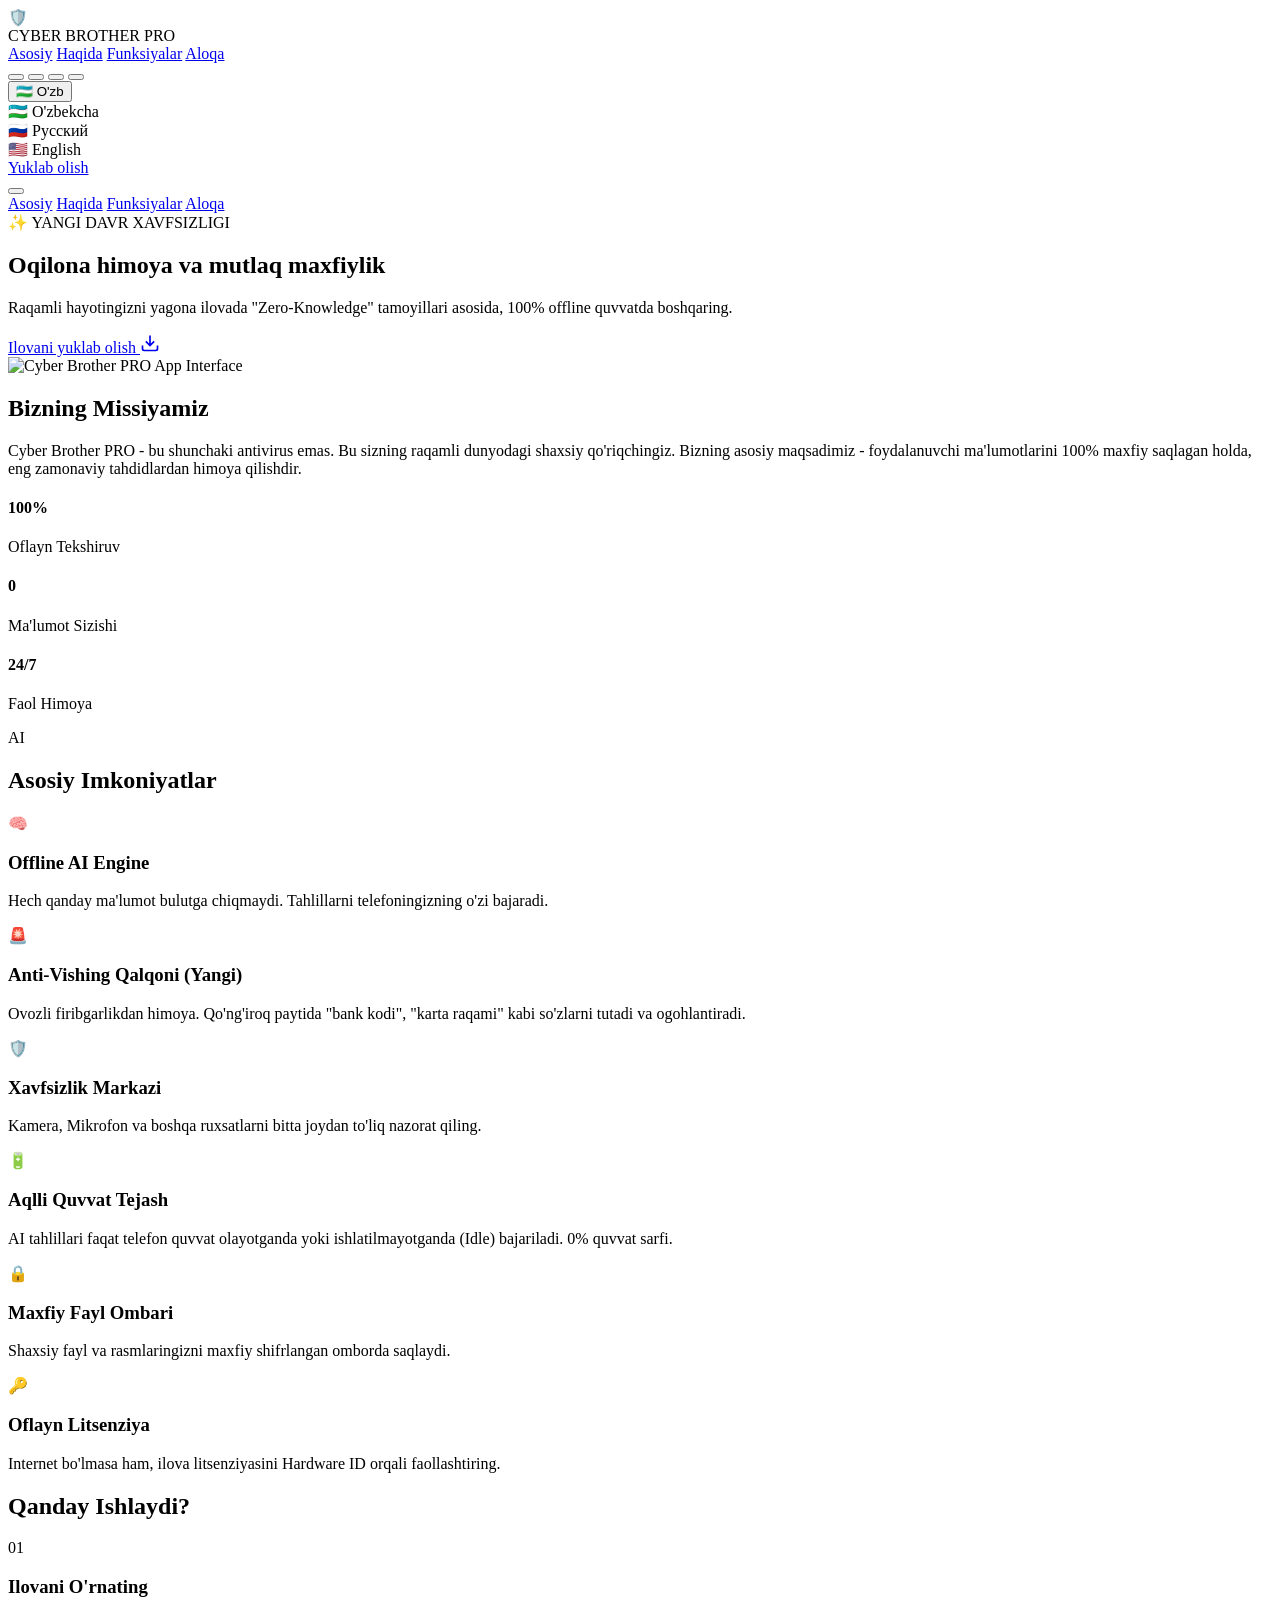
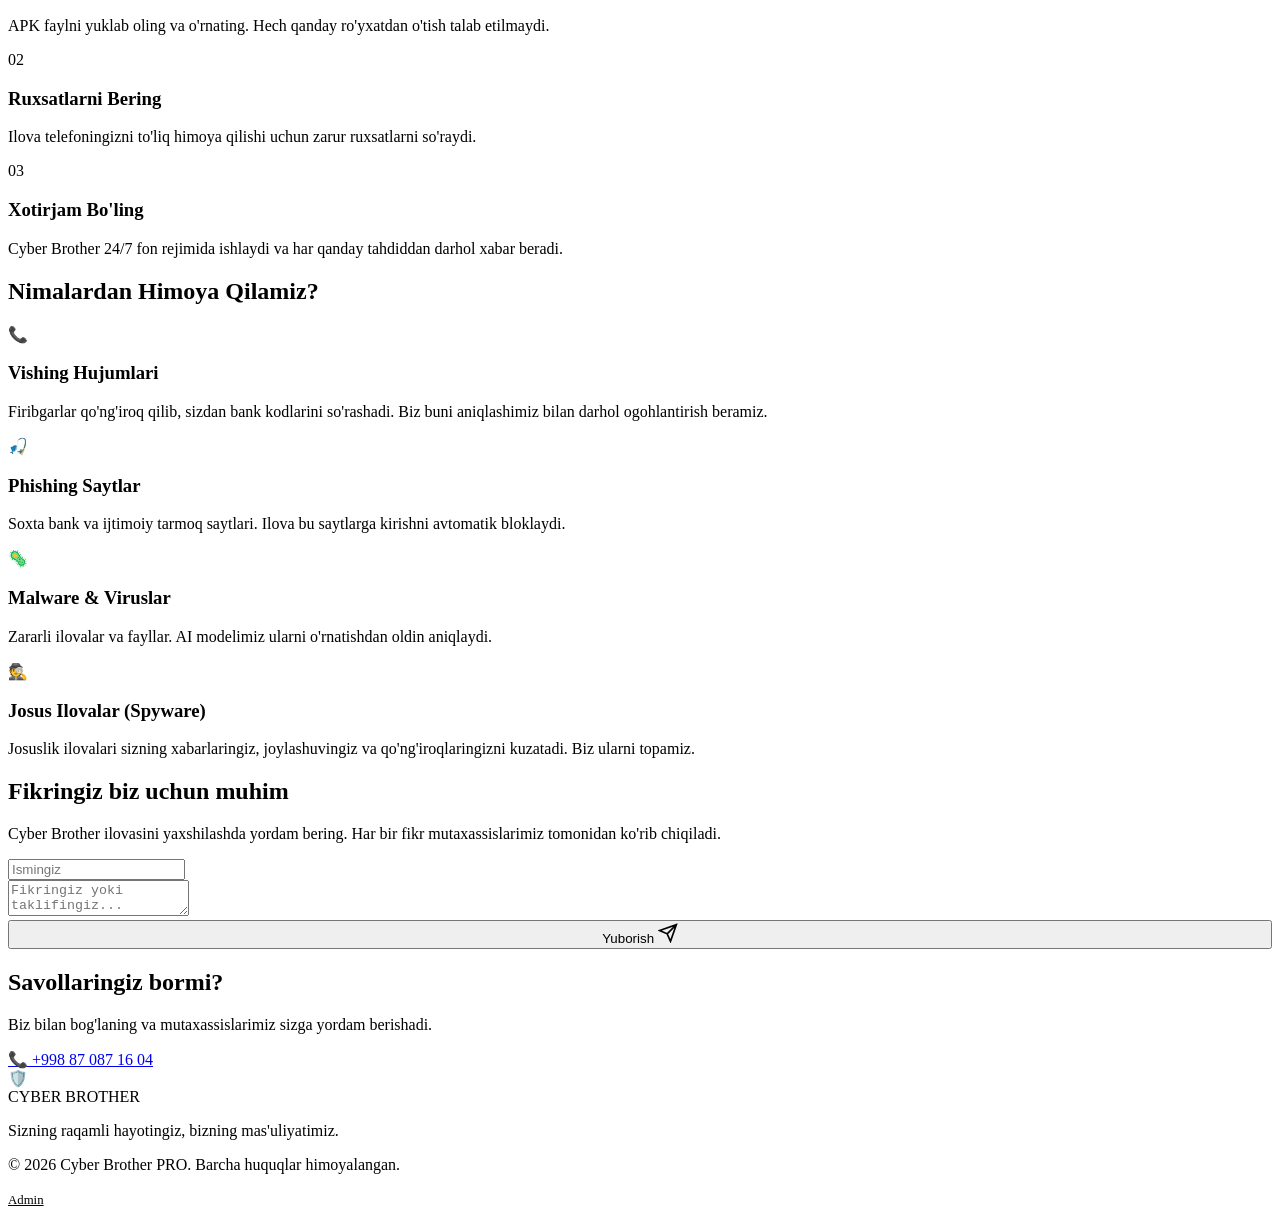
==== index.html @ ea43bcd9 "chore: update google site verification token" ====
<!DOCTYPE html>
<html lang="uz">

<head>
    <meta charset="UTF-8">
    <meta name="viewport" content="width=device-width, initial-scale=1.0">


    <meta name="google-site-verification" content="_8imyaPEdgNF-rf-mLlzs0C5kZJWV_YEw6riNOLsDeM" />

    <title>Cyber Brother PRO | O'zbekistondagi Eng Kuchli AI Antivirus va Kiber Himoyachi</title>
    <meta name="description"
        content="Cyber Brother PRO - Android qurilmalarni viruslar va fishing saytlaridan himoya qiluvchi AI tizimi. 100% offline himoya, Anti-Vishing va Kiber qalqon.">
    <meta name="keywords"
        content="cyber brother, antivirus o'zbekcha, kiber xavfsizlik, android himoya, cyberbrother, fishingdan himoya, virusga qarshi, safe apk">
    <meta name="author" content="Xamidov Khusniddin">
    <meta name="robots" content="index, follow">

    <!-- Open Graph for Social Media -->
    <meta property="og:title" content="Cyber Brother PRO | Raqamli Dunyoda Mutlaq Himoya">
    <meta property="og:description"
        content="Offline AI yordamida telefoningizni viruslar va firibgarlardan himoya qiling.">
    <meta property="og:image" content="hero_app.png">
    <meta property="og:url" content="https://cyberbrother.uz">
    <meta property="og:type" content="website">

    <!-- Schema.org for Google -->
    <script type="application/ld+json">
    {
      "@context": "https://schema.org",
      "@type": "SoftwareApplication",
      "name": "Cyber Brother PRO",
      "operatingSystem": "Android",
      "applicationCategory": "SecurityApplication",
      "offers": {
        "@type": "Offer",
        "price": "0",
        "priceCurrency": "UZS"
      },
      "aggregateRating": {
        "@type": "AggregateRating",
        "ratingValue": "4.9",
        "ratingCount": "1200"
      }
    }
    </script>

    <link rel="stylesheet" href="style.css">
    <link href="https://fonts.googleapis.com/css2?family=Outfit:wght@300;400;600;800&display=swap" rel="stylesheet">
    <link rel="icon" href="favicon.ico" type="image/x-icon">
</head>

<body class="light-theme">
    <div class="glow-bg"></div>

    <!-- Scroll Progress Bar -->
    <div id="scroll-progress"></div>

    <header class="header">
        <div class="header-container container">
            <div class="logo">
                <div class="logo-icon animate-pulse">🛡️</div>
                <span>CYBER BROTHER <span>PRO</span></span>
            </div>

            <nav class="main-nav">
                <a href="#hero" data-i18n="nav_home">Asosiy</a>
                <a href="#about" data-i18n="nav_about">Haqida</a>
                <a href="#features" data-i18n="nav_features">Funksiyalar</a>
                <a href="#contact" data-i18n="nav_contact">Aloqa</a>
            </nav>

            <div class="nav-actions">
                <!-- Theme Selector -->
                <div class="theme-selector">
                    <button class="theme-dot light active" data-theme="light" title="Oq"></button>
                    <button class="theme-dot dark" data-theme="dark" title="Qora"></button>
                    <button class="theme-dot ocean" data-theme="ocean" title="Ko'k"></button>
                    <button class="theme-dot forest" data-theme="forest" title="Yashil"></button>
                </div>

                <div class="lang-selector">
                    <button id="current-lang" class="lang-btn">
                        <span id="lang-flag">🇺🇿</span>
                        <span id="lang-label">O'zb</span>
                    </button>
                    <div class="lang-dropdown">
                        <div class="lang-option" data-lang="uz">🇺🇿 O'zbekcha</div>
                        <div class="lang-option" data-lang="ru">🇷🇺 Русский</div>
                        <div class="lang-option" data-lang="en">🇺🇸 English</div>
                    </div>
                </div>
                <a href="https://t.me/cyberbrotherrobot" target="_blank" class="btn-nav bot-download-link"
                    data-i18n="nav_download">Yuklab olish</a>
            </div>

            <!-- Mobile Menu Toggle -->
            <button id="menu-toggle" class="mobile-only">
                <span></span>
                <span></span>
                <span></span>
            </button>
        </div>

        <!-- Mobile Navigation -->
        <nav id="mobile-nav" class="mobile-only">
            <a href="#hero" data-i18n="nav_home">Asosiy</a>
            <a href="#about" data-i18n="nav_about">Haqida</a>
            <a href="#features" data-i18n="nav_features">Funksiyalar</a>
            <a href="#contact" data-i18n="nav_contact">Aloqa</a>
        </nav>
    </header>

    <main>
        <!-- Hero Section -->
        <section id="hero" class="hero">
            <div class="container hero-container">
                <div class="hero-text">
                    <div class="badge animate-up" data-i18n="hero_badge">✨ YANGI DAVR XAVFSIZLIGI</div>
                    <h1 class="hero-title animate-up delay-1" data-i18n="hero_title">
                        Oqilona himoya va <span class="highlight">mutlaq maxfiylik</span>
                    </h1>
                    <p class="hero-subtitle animate-up delay-2" data-i18n="hero_subtitle">
                        Raqamli hayotingizni yagona ilovada "Zero-Knowledge" tamoyillari asosida, 100% offline quvvatda
                        boshqaring.
                    </p>
                    <div class="hero-cta animate-up delay-3">
                        <a href="https://t.me/cyberbrotherrobot" target="_blank" class="btn-main bot-download-link">
                            <span data-i18n="hero_btn">Ilovani yuklab olish</span>
                            <svg width="20" height="20" viewBox="0 0 24 24" fill="none" stroke="currentColor"
                                stroke-width="2">
                                <path d="M21 15v4a2 2 0 0 1-2 2H5a2 2 0 0 1-2-2v-4M7 10l5 5 5-5M12 15V3" />
                            </svg>
                        </a>
                    </div>
                </div>
                <div class="hero-image">
                    <img src="hero_app.png" alt="Cyber Brother PRO App Interface" class="floating-phone">
                </div>
            </div>
        </section>

        <!-- About Section -->
        <section id="about" class="about-sec">
            <div class="container">
                <div class="about-grid">
                    <div class="about-content animate-on-scroll">
                        <h2 class="section-title left" data-i18n="about_title">Bizning Missiyamiz</h2>
                        <p class="section-desc" data-i18n="about_desc">
                            Cyber Brother PRO - bu shunchaki antivirus emas. Bu sizning raqamli dunyodagi shaxsiy
                            qo'riqchingiz. Bizning asosiy maqsadimiz - foydalanuvchi ma'lumotlarini 100% maxfiy saqlagan
                            holda, eng zamonaviy tahdidlardan himoya qilishdir.
                        </p>
                        <div class="stats">
                            <div class="stat-item">
                                <h4 data-i18n="stat_1_val">100%</h4>
                                <p data-i18n="stat_1_lbl">Oflayn Tekshiruv</p>
                            </div>
                            <div class="stat-item">
                                <h4 data-i18n="stat_2_val">0</h4>
                                <p data-i18n="stat_2_lbl">Ma'lumot Sizishi</p>
                            </div>
                            <div class="stat-item">
                                <h4 data-i18n="stat_3_val">24/7</h4>
                                <p data-i18n="stat_3_lbl">Faol Himoya</p>
                            </div>
                        </div>
                    </div>
                    <div class="about-visual animate-on-scroll">
                        <div class="cyber-shield-box">
                            <div class="shield-core">AI</div>
                            <div class="shield-orbit"></div>
                            <div class="shield-orbit outer"></div>
                        </div>
                    </div>
                </div>
            </div>
        </section>

        <!-- Features Grid -->
        <section id="features" class="features">
            <div class="container">
                <h2 class="section-title" data-i18n="feat_main_title">Asosiy Imkoniyatlar</h2>
                <div class="feature-grid">
                    <div class="feature-card animate-on-scroll">
                        <div class="feature-icon">🧠</div>
                        <h3 data-i18n="feat_1_title">Offline AI Engine</h3>
                        <p data-i18n="feat_1_desc">Hech qanday ma'lumot bulutga chiqmaydi. Tahlillarni telefoningizning
                            o'zi bajaradi.</p>
                    </div>
                    <div class="feature-card highlighted animate-on-scroll">
                        <div class="feature-icon">🚨</div>
                        <h3 data-i18n="feat_2_title">Anti-Vishing Qalqoni (Yangi)</h3>
                        <p data-i18n="feat_2_desc">Ovozli firibgarlikdan himoya. Qo'ng'iroq paytida "bank kodi", "karta
                            raqami" kabi so'zlarni tutadi va ogohlantiradi.</p>
                    </div>
                    <div class="feature-card animate-on-scroll">
                        <div class="feature-icon">🛡️</div>
                        <h3 data-i18n="feat_3_title">Xavfsizlik Markazi</h3>
                        <p data-i18n="feat_3_desc">Kamera, Mikrofon va boshqa ruxsatlarni bitta joydan to'liq nazorat
                            qiling.</p>
                    </div>
                    <div class="feature-card animate-on-scroll">
                        <div class="feature-icon">🔋</div>
                        <h3 data-i18n="feat_bat_title">Aqlli Quvvat Tejash</h3>
                        <p data-i18n="feat_bat_desc">AI tahlillari faqat telefon quvvat olayotganda yoki
                            ishlatilmayotganda (Idle) bajariladi. 0% quvvat sarfi.</p>
                    </div>
                    <div class="feature-card animate-on-scroll">
                        <div class="feature-icon">🔒</div>
                        <h3 data-i18n="feat_5_title">Maxfiy Fayl Ombari</h3>
                        <p data-i18n="feat_5_desc">Shaxsiy fayl va rasmlaringizni maxfiy shifrlangan omborda saqlaydi.
                        </p>
                    </div>
                    <div class="feature-card animate-on-scroll">
                        <div class="feature-icon">🔑</div>
                        <h3 data-i18n="feat_lic_title">Oflayn Litsenziya</h3>
                        <p data-i18n="feat_lic_desc">Internet bo'lmasa ham, ilova litsenziyasini Hardware ID orqali
                            faollashtiring.</p>
                    </div>
                </div>
            </div>
        </section>

        <!-- How It Works Section -->
        <section id="how-it-works" class="how-sec">
            <div class="container">
                <h2 class="section-title" data-i18n="how_title">Qanday Ishlaydi?</h2>
                <div class="steps-grid">
                    <div class="step-card animate-on-scroll">
                        <div class="step-number">01</div>
                        <h3 data-i18n="step_1_title">Ilovani O'rnating</h3>
                        <p data-i18n="step_1_desc">APK faylni yuklab oling va o'rnating. Hech qanday ro'yxatdan o'tish
                            talab etilmaydi.</p>
                    </div>
                    <div class="step-card animate-on-scroll">
                        <div class="step-number">02</div>
                        <h3 data-i18n="step_2_title">Ruxsatlarni Bering</h3>
                        <p data-i18n="step_2_desc">Ilova telefoningizni to'liq himoya qilishi uchun zarur ruxsatlarni
                            so'raydi.</p>
                    </div>
                    <div class="step-card animate-on-scroll">
                        <div class="step-number">03</div>
                        <h3 data-i18n="step_3_title">Xotirjam Bo'ling</h3>
                        <p data-i18n="step_3_desc">Cyber Brother 24/7 fon rejimida ishlaydi va har qanday tahdiddan
                            darhol xabar beradi.</p>
                    </div>
                </div>
            </div>
        </section>

        <!-- Threat Types Section -->
        <section id="threats" class="threats-sec">
            <div class="container">
                <h2 class="section-title" data-i18n="threats_title">Nimalardan Himoya Qilamiz?</h2>
                <div class="threats-grid">
                    <div class="threat-card animate-on-scroll">
                        <div class="threat-icon">📞</div>
                        <h3 data-i18n="threat_1_title">Vishing Hujumlari</h3>
                        <p data-i18n="threat_1_desc">Firibgarlar qo'ng'iroq qilib, sizdan bank kodlarini so'rashadi. Biz
                            buni aniqlashimiz bilan darhol ogohlantirish beramiz.</p>
                    </div>
                    <div class="threat-card animate-on-scroll">
                        <div class="threat-icon">🎣</div>
                        <h3 data-i18n="threat_2_title">Phishing Saytlar</h3>
                        <p data-i18n="threat_2_desc">Soxta bank va ijtimoiy tarmoq saytlari. Ilova bu saytlarga kirishni
                            avtomatik bloklaydi.</p>
                    </div>
                    <div class="threat-card animate-on-scroll">
                        <div class="threat-icon">🦠</div>
                        <h3 data-i18n="threat_3_title">Malware & Viruslar</h3>
                        <p data-i18n="threat_3_desc">Zararli ilovalar va fayllar. AI modelimiz ularni o'rnatishdan oldin
                            aniqlaydi.</p>
                    </div>
                    <div class="threat-card animate-on-scroll">
                        <div class="threat-icon">🕵️</div>
                        <h3 data-i18n="threat_4_title">Josus Ilovalar (Spyware)</h3>
                        <p data-i18n="threat_4_desc">Josuslik ilovalari sizning xabarlaringiz, joylashuvingiz va
                            qo'ng'iroqlaringizni kuzatadi. Biz ularni topamiz.</p>
                    </div>
                </div>
            </div>
        </section>



        <!-- Feedback Section -->
        <section id="feedback" class="feedback-sec">
            <div class="container">
                <div class="feedback-container animate-on-scroll">
                    <div class="feedback-content">
                        <h2 class="section-title" style="text-align: left; margin-bottom: 20px;"
                            data-i18n="feedback_title">Fikringiz biz uchun muhim</h2>
                        <p class="section-desc" style="text-align: left; margin-left: 0;" data-i18n="feedback_desc">
                            Cyber Brother ilovasini yaxshilashda yordam bering. Har bir fikr mutaxassislarimiz tomonidan
                            ko'rib chiqiladi.</p>

                        <form id="feedback-form" class="feedback-form">
                            <div class="input-group">
                                <input type="text" id="fb-name" required placeholder="Ismingiz">
                            </div>
                            <div class="input-group">
                                <textarea id="fb-message" required
                                    placeholder="Fikringiz yoki taklifingiz..."></textarea>
                            </div>
                            <button type="submit" class="btn-main" style="width: 100%;">
                                <span data-i18n="feedback_send">Yuborish</span>
                                <svg width="20" height="20" viewBox="0 0 24 24" fill="none" stroke="currentColor"
                                    stroke-width="2">
                                    <path d="M22 2L11 13M22 2L15 22L11 13L2 9L22 2Z" />
                                </svg>
                            </button>
                        </form>
                        <div id="fb-success" class="fb-success-msg" style="display: none;">
                            <div class="icon">✅</div>
                            <p data-i18n="feedback_success">Rahmat! Fikringiz qabul qilindi.</p>
                        </div>
                    </div>
                </div>
            </div>
        </section>

        <!-- Contact Section -->
        <section id="contact" class="contact-sec">
            <div class="container">
                <div class="contact-card scale-in">
                    <h2 data-i18n="contact_title">Savollaringiz bormi?</h2>
                    <p data-i18n="contact_subtitle">Biz bilan bog'laning va mutaxassislarimiz sizga yordam berishadi.
                    </p>
                    <div class="contact-info">
                        <a href="tel:+998870871604" class="phone-link">
                            <span class="icon animate-wobble">📞</span>
                            <span>+998 87 087 16 04</span>
                        </a>
                    </div>
                </div>
            </div>
        </section>
    </main>

    <footer class="footer">
        <div class="container">
            <div class="footer-grid">
                <div class="footer-info">
                    <div class="logo">
                        <div class="logo-icon">🛡️</div>
                        <span>CYBER BROTHER</span>
                    </div>
                    <p data-i18n="footer_slogan">Sizning raqamli hayotingiz, bizning mas'uliyatimiz.</p>
                </div>
                <div class="footer-links">
                    <p data-i18n="footer_rights">© 2026 Cyber Brother PRO. Barcha huquqlar himoyalangan.</p>
                    <a href="admin.html" style="font-size: 0.8em; color: var(--text-secondary);">Admin</a>
                </div>
            </div>
        </div>
    </footer>

    <script src="script.js"></script>
</body>

</html>
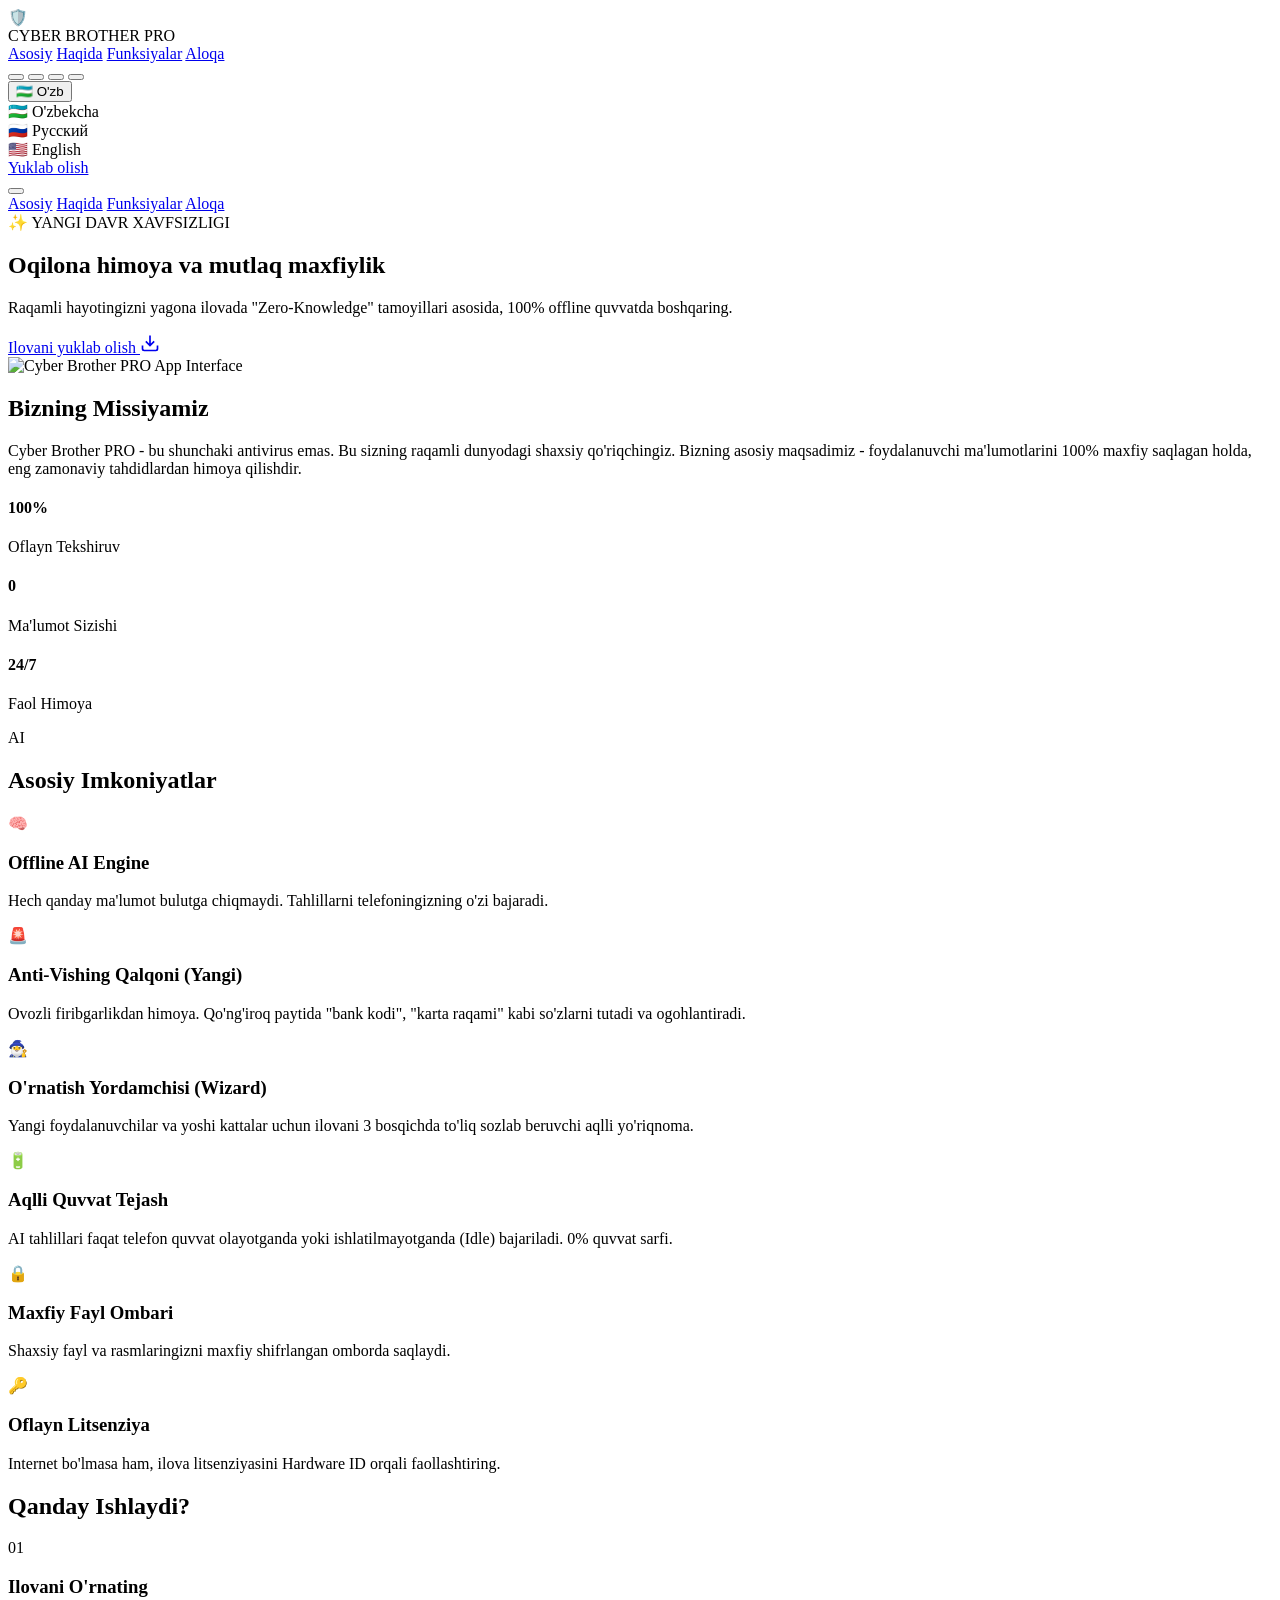
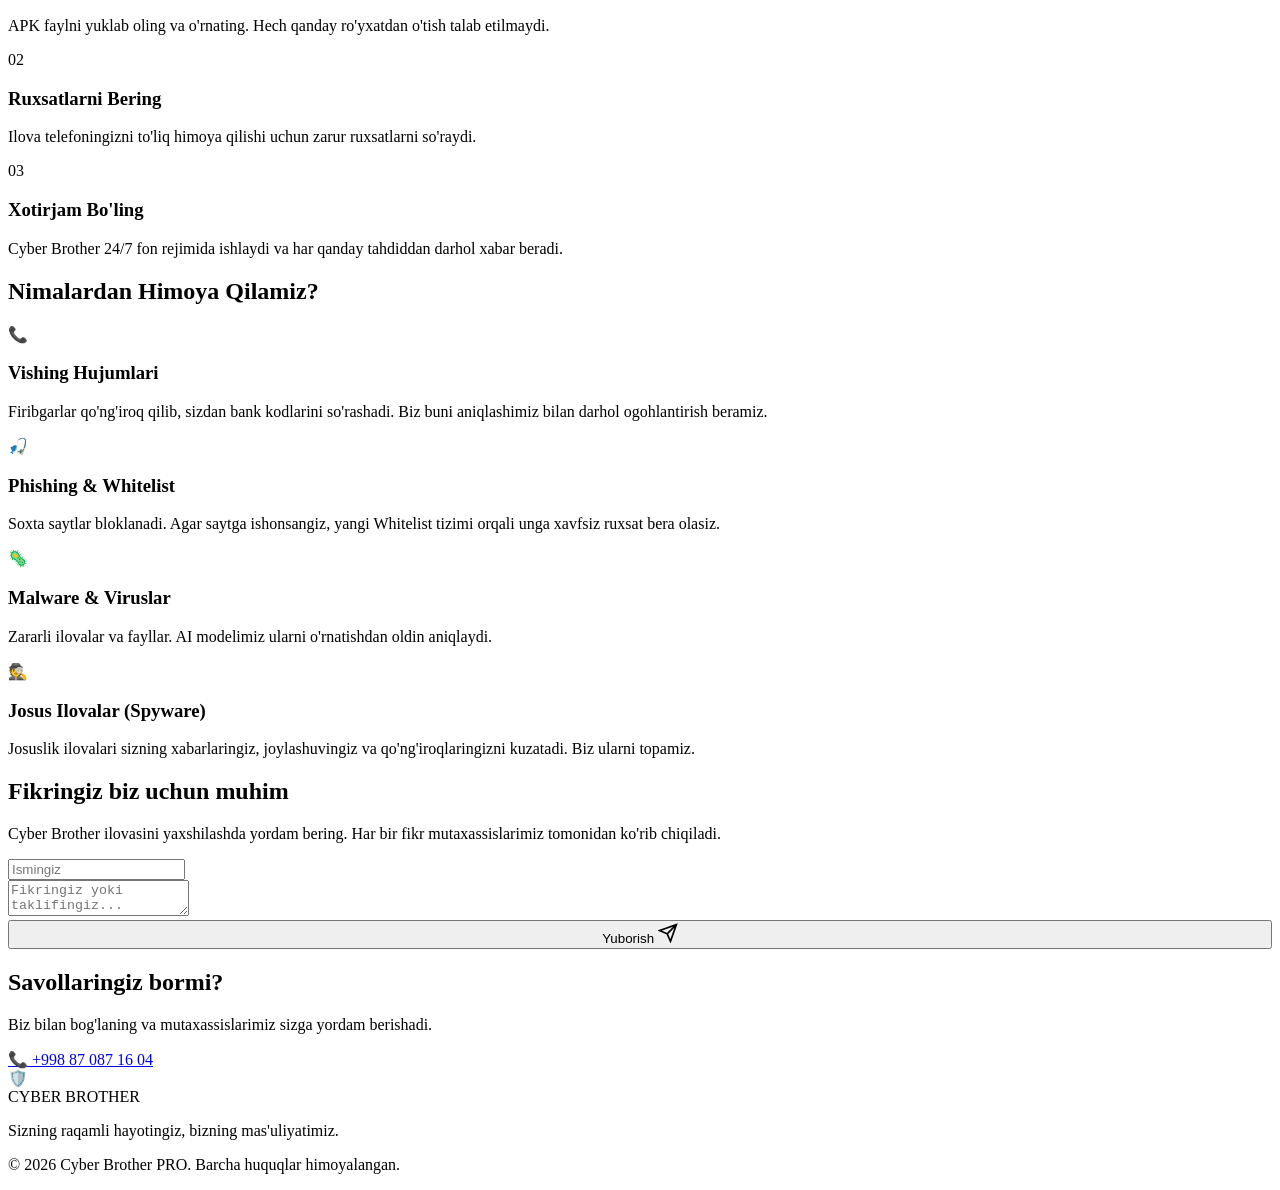
==== commit cfc138a0: "feat: remove admin link and update features to v1.7.0" ====
--- a/index.html
+++ b/index.html
@@ -194,11 +194,11 @@
                         <p data-i18n="feat_2_desc">Ovozli firibgarlikdan himoya. Qo'ng'iroq paytida "bank kodi", "karta
                             raqami" kabi so'zlarni tutadi va ogohlantiradi.</p>
                     </div>
-                    <div class="feature-card animate-on-scroll">
-                        <div class="feature-icon">🛡️</div>
-                        <h3 data-i18n="feat_3_title">Xavfsizlik Markazi</h3>
-                        <p data-i18n="feat_3_desc">Kamera, Mikrofon va boshqa ruxsatlarni bitta joydan to'liq nazorat
-                            qiling.</p>
+                    <div class="feature-card highlighted animate-on-scroll">
+                        <div class="feature-icon">🧙‍♂️</div>
+                        <h3 data-i18n="feat_wizard_title">O'rnatish Yordamchisi (Wizard)</h3>
+                        <p data-i18n="feat_wizard_desc">Yangi foydalanuvchilar va yoshi kattalar uchun ilovani 3
+                            bosqichda to'liq sozlab beruvchi aqlli yo'riqnoma.</p>
                     </div>
                     <div class="feature-card animate-on-scroll">
                         <div class="feature-icon">🔋</div>
@@ -262,9 +262,9 @@
                     </div>
                     <div class="threat-card animate-on-scroll">
                         <div class="threat-icon">🎣</div>
-                        <h3 data-i18n="threat_2_title">Phishing Saytlar</h3>
-                        <p data-i18n="threat_2_desc">Soxta bank va ijtimoiy tarmoq saytlari. Ilova bu saytlarga kirishni
-                            avtomatik bloklaydi.</p>
+                        <h3 data-i18n="threat_2_title">Phishing & Whitelist</h3>
+                        <p data-i18n="threat_2_desc">Soxta saytlar bloklanadi. Agar saytga ishonsangiz, yangi Whitelist
+                            tizimi orqali unga xavfsiz ruxsat bera olasiz.</p>
                     </div>
                     <div class="threat-card animate-on-scroll">
                         <div class="threat-icon">🦠</div>
@@ -350,7 +350,6 @@
                 </div>
                 <div class="footer-links">
                     <p data-i18n="footer_rights">© 2026 Cyber Brother PRO. Barcha huquqlar himoyalangan.</p>
-                    <a href="admin.html" style="font-size: 0.8em; color: var(--text-secondary);">Admin</a>
                 </div>
             </div>
         </div>
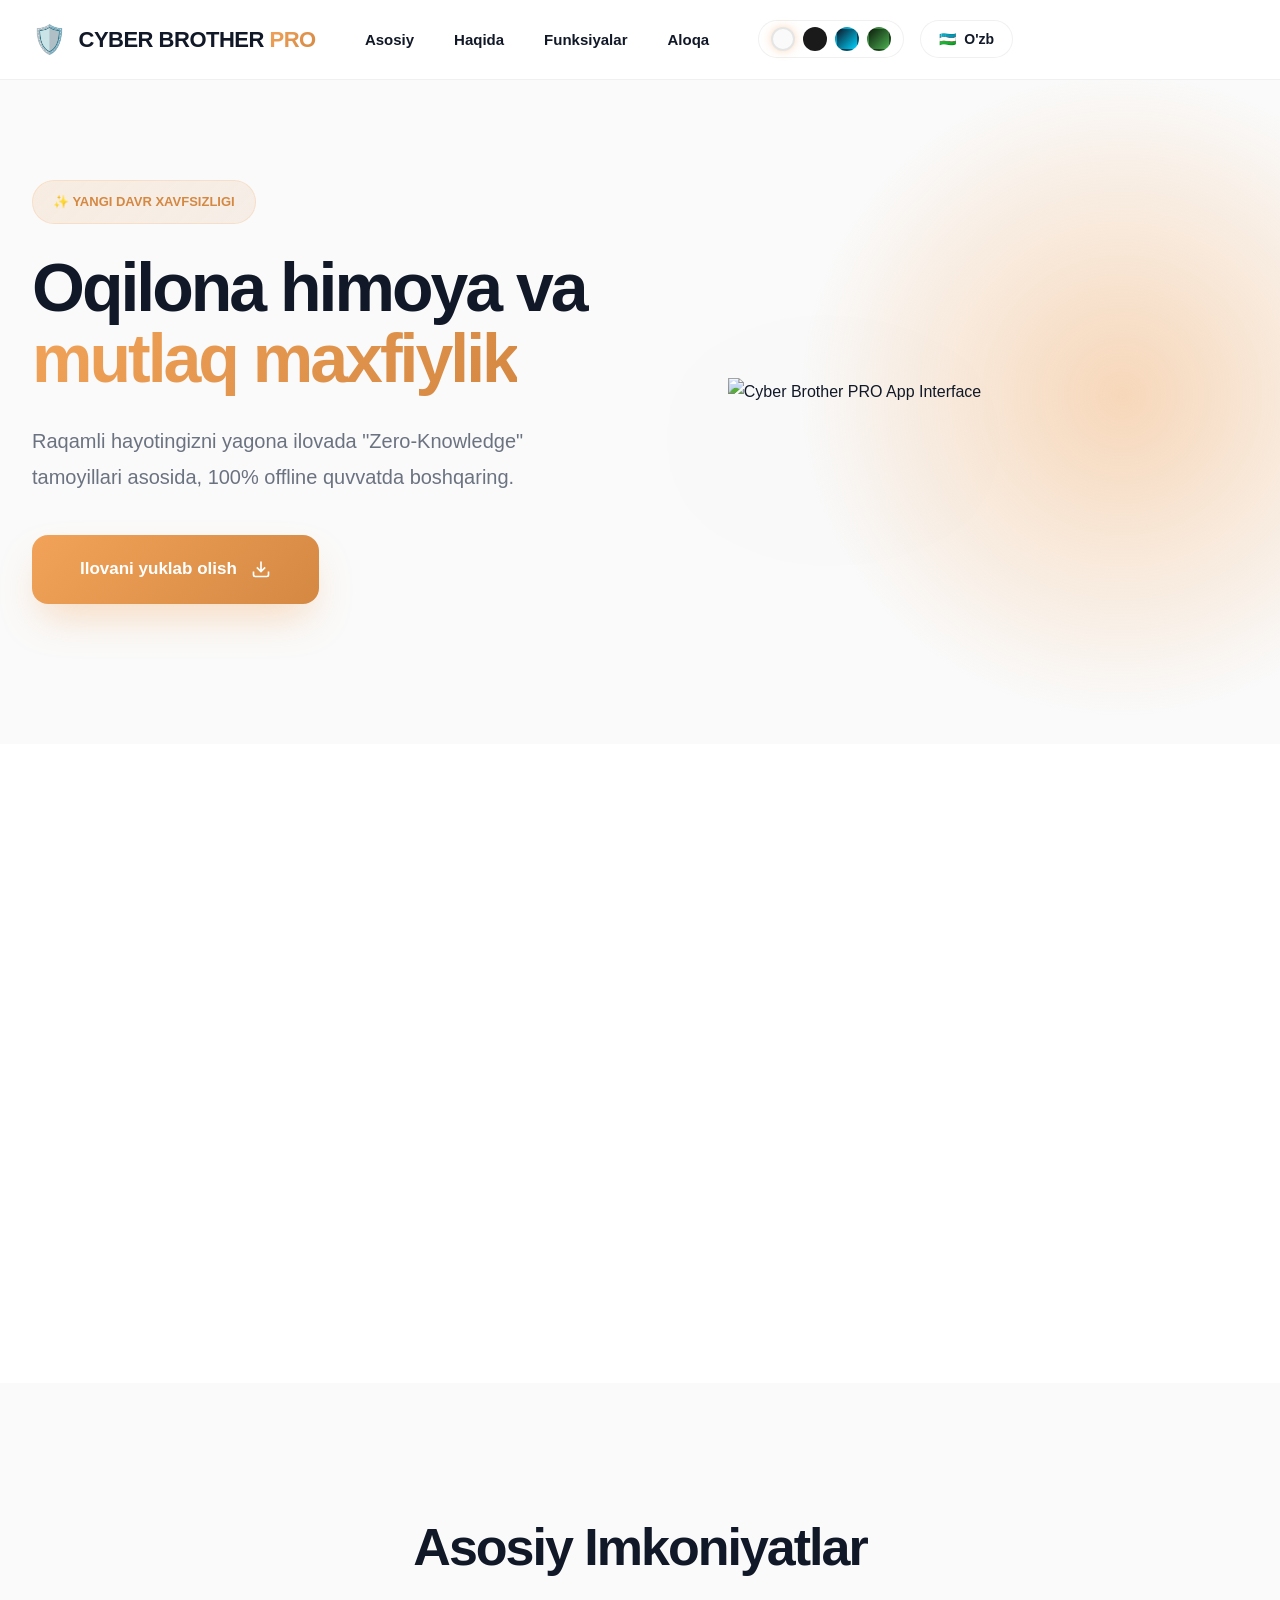
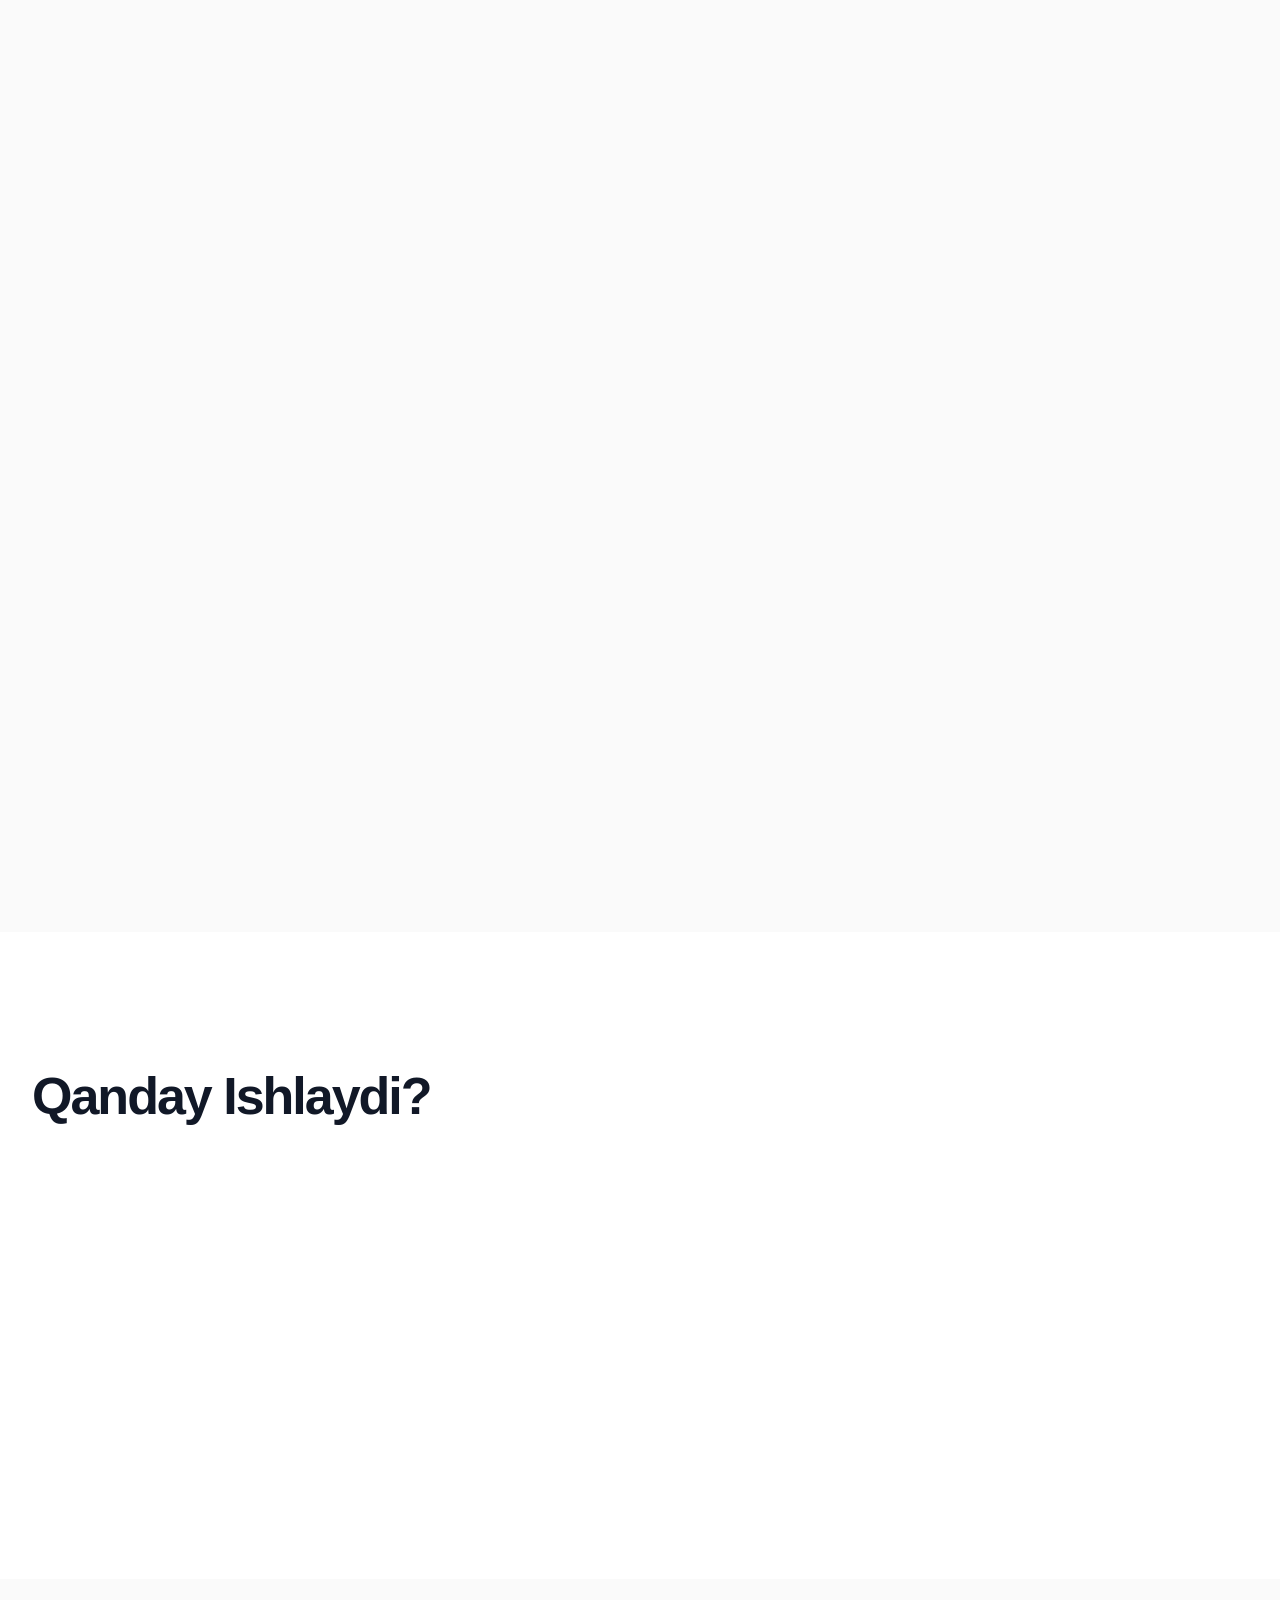
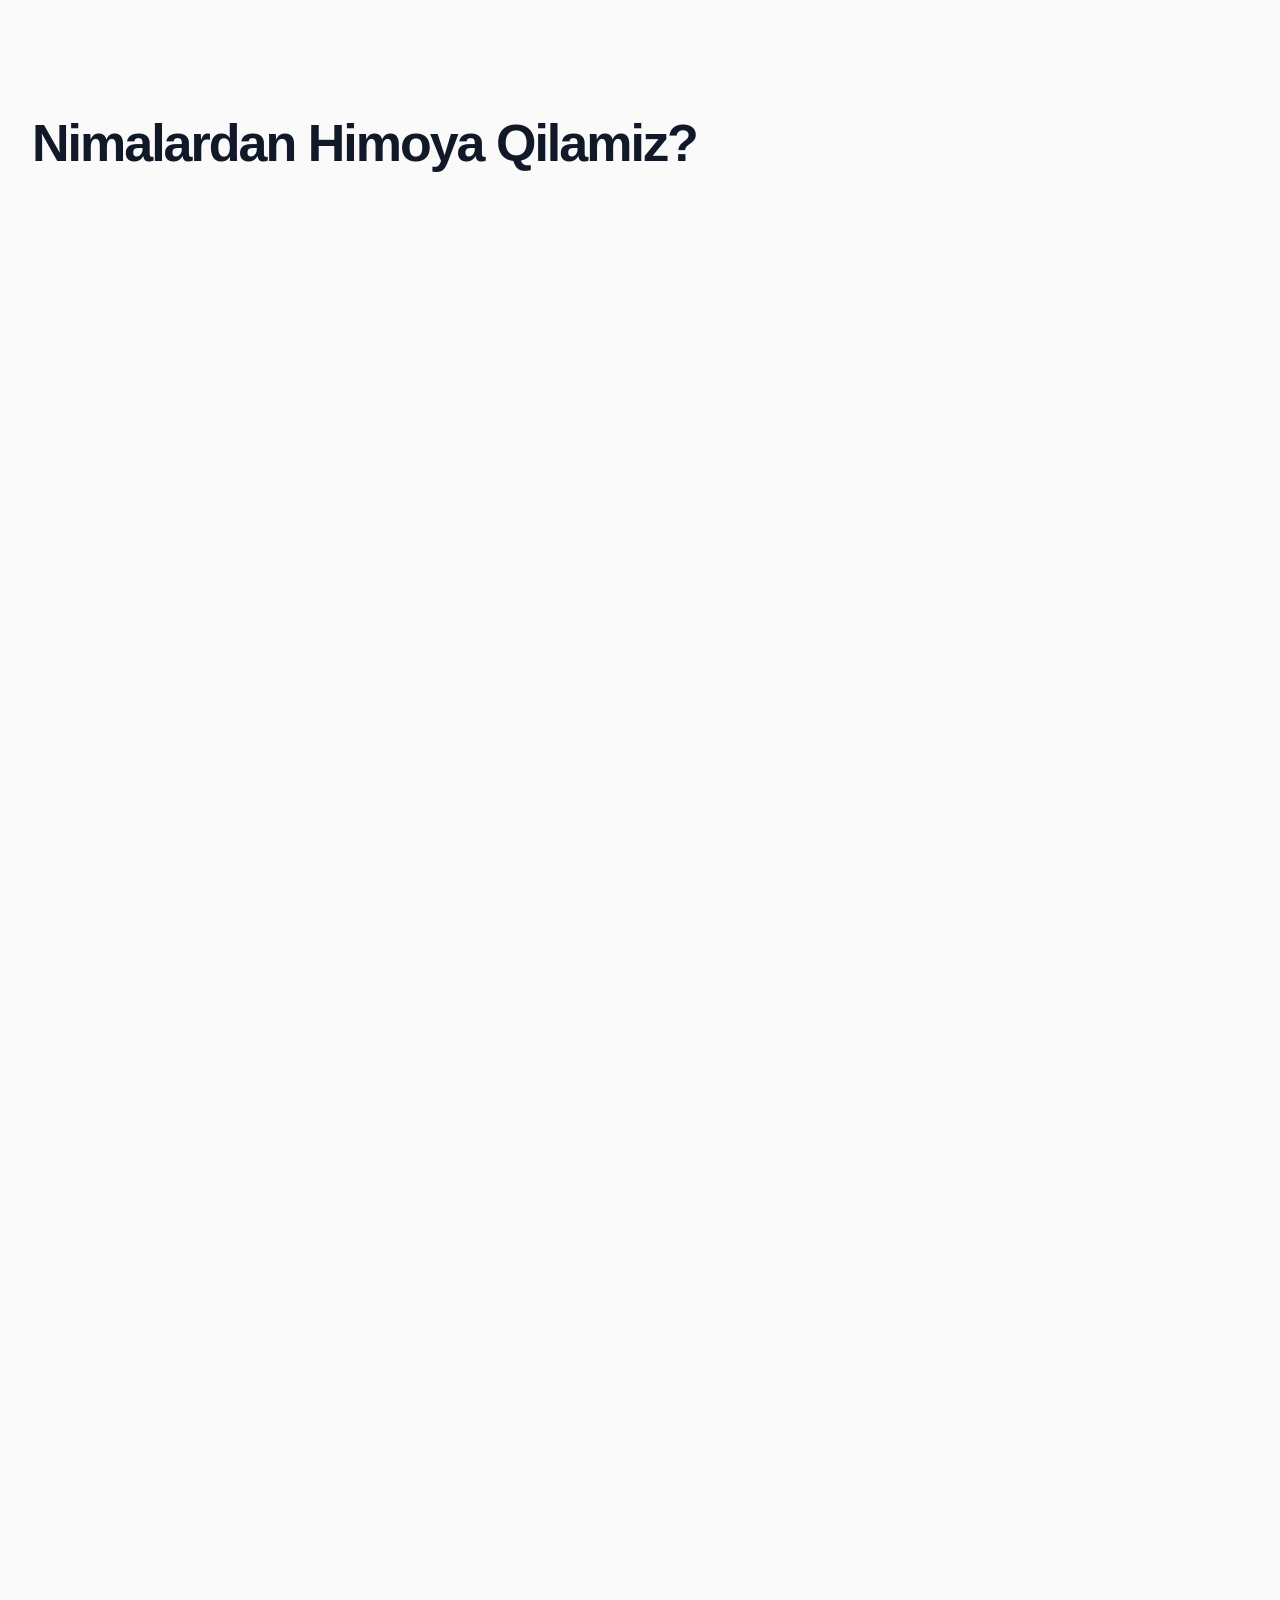
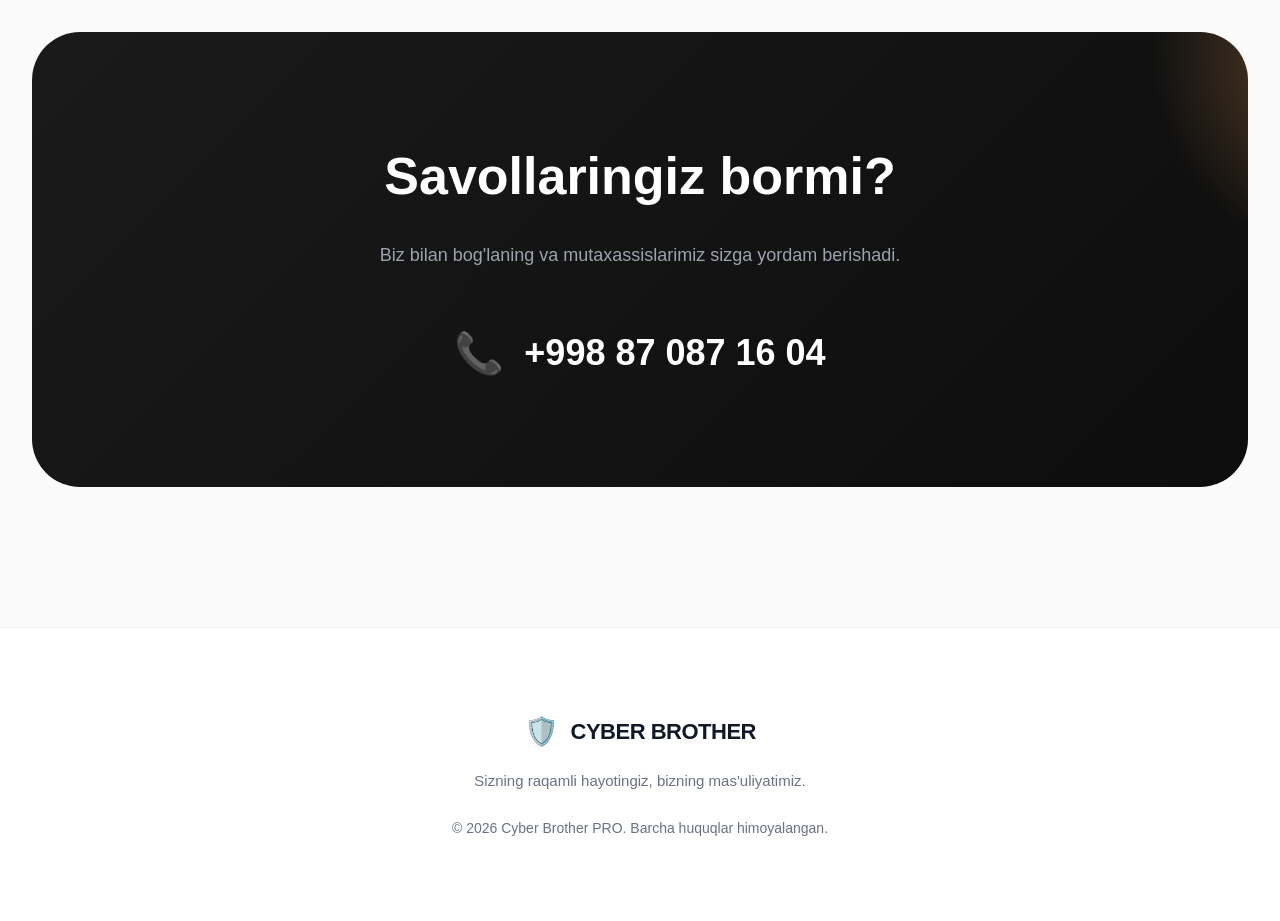
==== commit 4681fc8c: "style: remove permanent highlight from wizard card" ====
--- a/index.html
+++ b/index.html
@@ -188,13 +188,13 @@
                         <p data-i18n="feat_1_desc">Hech qanday ma'lumot bulutga chiqmaydi. Tahlillarni telefoningizning
                             o'zi bajaradi.</p>
                     </div>
-                    <div class="feature-card highlighted animate-on-scroll">
+                    <div class="feature-card animate-on-scroll">
                         <div class="feature-icon">🚨</div>
                         <h3 data-i18n="feat_2_title">Anti-Vishing Qalqoni (Yangi)</h3>
                         <p data-i18n="feat_2_desc">Ovozli firibgarlikdan himoya. Qo'ng'iroq paytida "bank kodi", "karta
                             raqami" kabi so'zlarni tutadi va ogohlantiradi.</p>
                     </div>
-                    <div class="feature-card highlighted animate-on-scroll">
+                    <div class="feature-card animate-on-scroll">
                         <div class="feature-icon">🧙‍♂️</div>
                         <h3 data-i18n="feat_wizard_title">O'rnatish Yordamchisi (Wizard)</h3>
                         <p data-i18n="feat_wizard_desc">Yangi foydalanuvchilar va yoshi kattalar uchun ilovani 3
--- a/style.css
+++ b/style.css
@@ -0,0 +1,1405 @@
+/* ===== CYBER BROTHER PRO - PREMIUM WEBSITE ===== */
+
+:root {
+    --primary: #F2A359;
+    --primary-dark: #D48842;
+    --primary-glow: rgba(242, 163, 89, 0.4);
+    --accent-cyan: #00D4FF;
+    --bg-main: #FAFAFA;
+    --bg-card: #FFFFFF;
+    --text-main: #111827;
+    --text-muted: #6B7280;
+    --glass-bg: rgba(255, 255, 255, 0.9);
+    --border: rgba(0, 0, 0, 0.06);
+    --shadow-soft: 0 20px 60px -15px rgba(0, 0, 0, 0.1);
+    --shadow-glow: 0 0 80px var(--primary-glow);
+}
+
+/* ===== THEME: DARK ===== */
+body.theme-dark {
+    --bg-main: #0D0D0D;
+    --bg-card: #1A1A1A;
+    --text-main: #F0F0F0;
+    --text-muted: #9CA3AF;
+    --glass-bg: rgba(20, 20, 20, 0.95);
+    --border: rgba(255, 255, 255, 0.08);
+}
+
+/* ===== THEME: OCEAN ===== */
+body.theme-ocean {
+    --bg-main: #0C1929;
+    --bg-card: #132238;
+    --text-main: #E0F7FA;
+    --text-muted: #80DEEA;
+    --glass-bg: rgba(12, 25, 41, 0.95);
+    --border: rgba(0, 212, 255, 0.15);
+    --primary: #00D4FF;
+    --primary-dark: #00A3CC;
+    --primary-glow: rgba(0, 212, 255, 0.3);
+}
+
+/* ===== THEME: FOREST ===== */
+body.theme-forest {
+    --bg-main: #0D1F0D;
+    --bg-card: #1A2E1A;
+    --text-main: #E8F5E9;
+    --text-muted: #A5D6A7;
+    --glass-bg: rgba(13, 31, 13, 0.95);
+    --border: rgba(76, 175, 80, 0.15);
+    --primary: #4CAF50;
+    --primary-dark: #388E3C;
+    --primary-glow: rgba(76, 175, 80, 0.3);
+}
+
+* {
+    margin: 0;
+    padding: 0;
+    box-sizing: border-box;
+}
+
+html {
+    scroll-behavior: smooth;
+}
+
+body {
+    font-family: 'Outfit', sans-serif;
+    color: var(--text-main);
+    background-color: var(--bg-main);
+    line-height: 1.7;
+    overflow-x: hidden;
+    transition: background-color 0.4s, color 0.4s;
+}
+
+.container {
+    max-width: 1280px;
+    margin: 0 auto;
+    padding: 0 32px;
+}
+
+/* ===== SCROLL PROGRESS BAR ===== */
+#scroll-progress {
+    position: fixed;
+    top: 0;
+    left: 0;
+    height: 4px;
+    background: linear-gradient(90deg, var(--primary), var(--accent-cyan));
+    width: 0%;
+    z-index: 9999;
+    transition: width 0.1s;
+}
+
+/* ===== BACKGROUND GLOW EFFECTS ===== */
+.glow-bg {
+    position: fixed;
+    top: 5%;
+    right: -15%;
+    width: 700px;
+    height: 700px;
+    background: radial-gradient(circle, var(--primary-glow) 0%, transparent 65%);
+    pointer-events: none;
+    z-index: -1;
+    animation: pulse-glow 8s ease-in-out infinite;
+}
+
+@keyframes pulse-glow {
+
+    0%,
+    100% {
+        opacity: 0.6;
+        transform: scale(1);
+    }
+
+    50% {
+        opacity: 1;
+        transform: scale(1.1);
+    }
+}
+
+/* ===== HEADER & NAVIGATION ===== */
+.header {
+    position: fixed;
+    top: 0;
+    left: 0;
+    width: 100%;
+    z-index: 1000;
+    background: var(--glass-bg);
+    backdrop-filter: blur(24px);
+    -webkit-backdrop-filter: blur(24px);
+    border-bottom: 1px solid var(--border);
+    height: 80px;
+    display: flex;
+    align-items: center;
+    transition: 0.3s;
+}
+
+.header.scrolled {
+    box-shadow: var(--shadow-soft);
+}
+
+.header-container {
+    display: flex;
+    justify-content: space-between;
+    align-items: center;
+    width: 100%;
+}
+
+.logo {
+    display: flex;
+    align-items: center;
+    gap: 12px;
+    font-size: 22px;
+    font-weight: 800;
+    letter-spacing: -0.5px;
+}
+
+.logo-icon {
+    font-size: 28px;
+}
+
+.logo-icon.animate-pulse {
+    animation: pulse 2s infinite;
+}
+
+@keyframes pulse {
+
+    0%,
+    100% {
+        transform: scale(1);
+    }
+
+    50% {
+        transform: scale(1.15);
+    }
+}
+
+.logo span span {
+    background: linear-gradient(135deg, var(--primary), var(--primary-dark));
+    -webkit-background-clip: text;
+    background-clip: text;
+    -webkit-text-fill-color: transparent;
+}
+
+.main-nav {
+    display: flex;
+    gap: 40px;
+}
+
+.main-nav a {
+    text-decoration: none;
+    color: var(--text-dark);
+    font-weight: 600;
+    font-size: 15px;
+    position: relative;
+    transition: 0.3s;
+}
+
+.main-nav a::after {
+    content: '';
+    position: absolute;
+    bottom: -4px;
+    left: 0;
+    width: 0;
+    height: 2px;
+    background: var(--primary);
+    transition: 0.3s;
+}
+
+.main-nav a:hover::after {
+    width: 100%;
+}
+
+.main-nav a:hover {
+    color: var(--primary);
+}
+
+.nav-actions {
+    display: flex;
+    align-items: center;
+    gap: 16px;
+}
+
+/* Language Selector */
+.lang-selector {
+    position: relative;
+    cursor: pointer;
+}
+
+.lang-btn {
+    background: var(--bg-card);
+    border: 1px solid var(--border);
+    padding: 10px 18px;
+    border-radius: 99px;
+    display: flex;
+    align-items: center;
+    gap: 8px;
+    font-weight: 600;
+    font-size: 14px;
+    cursor: pointer;
+    transition: 0.3s;
+    color: var(--text-main);
+}
+
+.lang-btn:hover {
+    border-color: var(--primary);
+}
+
+/* ===== THEME SELECTOR ===== */
+.theme-selector {
+    display: flex;
+    align-items: center;
+    gap: 8px;
+    padding: 6px 12px;
+    background: var(--bg-card);
+    border-radius: 99px;
+    border: 1px solid var(--border);
+}
+
+.theme-dot {
+    width: 24px;
+    height: 24px;
+    border-radius: 50%;
+    border: 2px solid transparent;
+    cursor: pointer;
+    transition: 0.3s;
+}
+
+.theme-dot:hover {
+    transform: scale(1.15);
+}
+
+.theme-dot.active {
+    border-color: var(--primary);
+    box-shadow: 0 0 10px var(--primary-glow);
+}
+
+.theme-dot.light {
+    background: #FAFAFA;
+    border-color: #E5E5E5;
+}
+
+.theme-dot.dark {
+    background: #1A1A1A;
+}
+
+.theme-dot.ocean {
+    background: linear-gradient(135deg, #0C1929, #00D4FF);
+}
+
+.theme-dot.forest {
+    background: linear-gradient(135deg, #0D1F0D, #4CAF50);
+}
+
+.lang-dropdown {
+    position: absolute;
+    top: 100%;
+    right: 0;
+    margin-top: 8px;
+    background: var(--bg-card);
+    border-radius: 16px;
+    box-shadow: var(--shadow-soft);
+    border: 1px solid var(--border);
+    overflow: hidden;
+    width: 160px;
+    opacity: 0;
+    pointer-events: none;
+    transform: translateY(-10px);
+    transition: 0.3s;
+}
+
+.lang-selector:hover .lang-dropdown {
+    opacity: 1;
+    pointer-events: all;
+    transform: translateY(0);
+}
+
+.lang-option {
+    padding: 14px 20px;
+    font-size: 14px;
+    font-weight: 500;
+    transition: 0.2s;
+}
+
+.lang-option:hover {
+    background: var(--bg-main);
+    color: var(--primary);
+}
+
+.btn-nav {
+    background: var(--text-dark);
+    color: white;
+    text-decoration: none;
+    padding: 12px 28px;
+    border-radius: 99px;
+    font-weight: 700;
+    font-size: 14px;
+    transition: 0.3s;
+}
+
+.btn-nav:hover {
+    background: var(--primary);
+    transform: translateY(-2px);
+    box-shadow: 0 10px 20px -5px var(--primary-glow);
+}
+
+/* Mobile Navigation */
+.mobile-only {
+    display: none;
+}
+
+#menu-toggle {
+    width: 32px;
+    height: 24px;
+    display: flex;
+    flex-direction: column;
+    justify-content: space-between;
+    background: none;
+    border: none;
+    cursor: pointer;
+}
+
+#menu-toggle span {
+    width: 100%;
+    height: 3px;
+    background: var(--text-dark);
+    border-radius: 2px;
+    transition: 0.3s;
+}
+
+#mobile-nav {
+    position: absolute;
+    top: 80px;
+    left: 0;
+    width: 100%;
+    background: white;
+    padding: 20px;
+    display: none;
+    flex-direction: column;
+    gap: 16px;
+    box-shadow: var(--shadow-soft);
+}
+
+#mobile-nav.open {
+    display: flex;
+}
+
+#mobile-nav a {
+    text-decoration: none;
+    color: var(--text-dark);
+    font-weight: 600;
+    font-size: 18px;
+    padding: 12px 0;
+    border-bottom: 1px solid var(--border);
+}
+
+/* ===== ANIMATIONS ===== */
+.animate-up {
+    opacity: 0;
+    transform: translateY(40px);
+    animation: fadeInUp 0.8s ease forwards;
+}
+
+.delay-1 {
+    animation-delay: 0.15s;
+}
+
+.delay-2 {
+    animation-delay: 0.3s;
+}
+
+.delay-3 {
+    animation-delay: 0.45s;
+}
+
+@keyframes fadeInUp {
+    to {
+        opacity: 1;
+        transform: translateY(0);
+    }
+}
+
+.animate-on-scroll {
+    opacity: 0;
+    transform: translateY(50px);
+    transition: 0.8s cubic-bezier(0.16, 1, 0.3, 1);
+}
+
+.animate-on-scroll.visible {
+    opacity: 1;
+    transform: translateY(0);
+}
+
+.scale-in {
+    animation: scaleIn 0.6s ease forwards;
+}
+
+@keyframes scaleIn {
+    from {
+        transform: scale(0.9);
+        opacity: 0;
+    }
+
+    to {
+        transform: scale(1);
+        opacity: 1;
+    }
+}
+
+.animate-wobble {
+    animation: wobble 1.5s ease infinite;
+}
+
+@keyframes wobble {
+
+    0%,
+    100% {
+        transform: rotate(0deg);
+    }
+
+    25% {
+        transform: rotate(-15deg);
+    }
+
+    75% {
+        transform: rotate(15deg);
+    }
+}
+
+/* ===== HERO SECTION ===== */
+.hero {
+    padding: 180px 0 140px;
+    position: relative;
+    overflow: hidden;
+}
+
+.hero .badge {
+    background: linear-gradient(135deg, rgba(242, 163, 89, 0.15), rgba(212, 136, 66, 0.1));
+    color: var(--primary-dark);
+    padding: 10px 20px;
+    border-radius: 99px;
+    font-size: 13px;
+    font-weight: 800;
+    display: inline-block;
+    margin-bottom: 28px;
+    border: 1px solid rgba(242, 163, 89, 0.2);
+}
+
+.hero-container {
+    display: grid;
+    grid-template-columns: 1.1fr 0.9fr;
+    align-items: center;
+    gap: 60px;
+}
+
+.hero-title {
+    font-size: 68px;
+    font-weight: 800;
+    letter-spacing: -3px;
+    line-height: 1.05;
+    margin-bottom: 28px;
+}
+
+.hero-title .highlight {
+    background: linear-gradient(135deg, var(--primary), var(--primary-dark));
+    -webkit-background-clip: text;
+    background-clip: text;
+    -webkit-text-fill-color: transparent;
+}
+
+.hero-subtitle {
+    font-size: 20px;
+    color: var(--text-muted);
+    margin-bottom: 40px;
+    max-width: 520px;
+    line-height: 1.8;
+}
+
+.btn-main {
+    background: linear-gradient(135deg, var(--primary), var(--primary-dark));
+    color: white;
+    text-decoration: none;
+    padding: 20px 48px;
+    border-radius: 16px;
+    font-weight: 700;
+    font-size: 17px;
+    display: inline-flex;
+    align-items: center;
+    gap: 14px;
+    transition: 0.4s cubic-bezier(0.175, 0.885, 0.32, 1.275);
+    box-shadow: 0 20px 40px -10px var(--primary-glow);
+}
+
+.btn-main:hover {
+    transform: translateY(-5px) scale(1.02);
+    box-shadow: 0 30px 60px -10px var(--primary-glow);
+}
+
+.hero-image {
+    position: relative;
+}
+
+.floating-phone {
+    width: 100%;
+    max-width: 480px;
+    filter: drop-shadow(0 50px 100px rgba(0, 0, 0, 0.25));
+    animation: float 6s ease-in-out infinite;
+}
+
+@keyframes float {
+
+    0%,
+    100% {
+        transform: translateY(0) rotate(0deg);
+    }
+
+    50% {
+        transform: translateY(-25px) rotate(2deg);
+    }
+}
+
+/* ===== ABOUT SECTION ===== */
+.about-sec {
+    padding: 120px 0;
+    background: var(--bg-card);
+}
+
+.about-grid {
+    display: grid;
+    grid-template-columns: 1fr 1fr;
+    align-items: center;
+    gap: 100px;
+}
+
+.section-title {
+    font-size: 52px;
+    font-weight: 800;
+    letter-spacing: -2px;
+    margin-bottom: 24px;
+}
+
+.section-title.left {
+    text-align: left;
+}
+
+.section-desc {
+    font-size: 18px;
+    color: var(--text-muted);
+    line-height: 1.8;
+}
+
+.stats {
+    display: flex;
+    gap: 48px;
+    margin-top: 48px;
+}
+
+.stat-item h4 {
+    font-size: 48px;
+    font-weight: 800;
+    background: linear-gradient(135deg, var(--primary), var(--primary-dark));
+    -webkit-background-clip: text;
+    background-clip: text;
+    -webkit-text-fill-color: transparent;
+}
+
+.stat-item p {
+    color: var(--text-muted);
+    font-size: 14px;
+    font-weight: 600;
+    margin-top: 4px;
+}
+
+/* Cyber Shield Animation */
+.cyber-shield-box {
+    position: relative;
+    width: 320px;
+    height: 320px;
+    margin: 0 auto;
+    display: flex;
+    align-items: center;
+    justify-content: center;
+}
+
+.shield-core {
+    width: 100px;
+    height: 100px;
+    background: linear-gradient(135deg, var(--primary), var(--primary-dark));
+    border-radius: 50%;
+    display: flex;
+    align-items: center;
+    justify-content: center;
+    color: white;
+    font-weight: 900;
+    font-size: 28px;
+    z-index: 2;
+    box-shadow: var(--shadow-glow);
+    animation: core-pulse 3s ease-in-out infinite;
+}
+
+@keyframes core-pulse {
+
+    0%,
+    100% {
+        box-shadow: 0 0 40px var(--primary-glow);
+    }
+
+    50% {
+        box-shadow: 0 0 80px var(--primary-glow);
+    }
+}
+
+.shield-orbit {
+    position: absolute;
+    width: 100%;
+    height: 100%;
+    border: 2px dashed var(--primary);
+    border-radius: 50%;
+    animation: rotate 25s linear infinite;
+    opacity: 0.4;
+}
+
+.shield-orbit.outer {
+    width: 130%;
+    height: 130%;
+    animation-duration: 35s;
+    animation-direction: reverse;
+    opacity: 0.2;
+}
+
+@keyframes rotate {
+    100% {
+        transform: rotate(360deg);
+    }
+}
+
+/* ===== FEATURES SECTION ===== */
+.features {
+    padding: 120px 0;
+    background: var(--bg-main);
+}
+
+.features .section-title {
+    text-align: center;
+    margin-bottom: 80px;
+}
+
+.feature-grid {
+    display: grid;
+    grid-template-columns: repeat(3, 1fr);
+    gap: 32px;
+}
+
+.feature-card {
+    background: var(--bg-card);
+    padding: 48px 36px;
+    border-radius: 28px;
+    border: 1px solid var(--border);
+    transition: 0.4s;
+    color: var(--text-main);
+}
+
+.feature-card:hover {
+    transform: translateY(-12px);
+    box-shadow: var(--shadow-soft);
+    border-color: transparent;
+    background: var(--primary);
+    color: white;
+}
+
+.feature-card:hover h3,
+.feature-card:hover p {
+    color: white;
+}
+
+.feature-card.highlighted {
+    background: linear-gradient(135deg, var(--primary), var(--primary-dark));
+    color: white;
+    border-color: transparent;
+}
+
+.feature-card.highlighted h3 {
+    color: white;
+}
+
+.feature-card.highlighted p {
+    color: rgba(255, 255, 255, 0.8);
+}
+
+.feature-icon {
+    font-size: 48px;
+    margin-bottom: 28px;
+}
+
+.feature-card h3 {
+    font-size: 22px;
+    font-weight: 700;
+    margin-bottom: 14px;
+}
+
+.feature-card p {
+    color: var(--text-muted);
+    font-size: 15px;
+    line-height: 1.7;
+}
+
+/* ===== HOW IT WORKS SECTION ===== */
+.how-sec {
+    padding: 120px 0;
+    background: var(--bg-card);
+}
+
+.steps-grid {
+    display: grid;
+    grid-template-columns: repeat(3, 1fr);
+    gap: 40px;
+}
+
+.step-card {
+    text-align: center;
+    padding: 48px 32px;
+    background: var(--bg-main);
+    border-radius: 28px;
+    border: 1px solid var(--border);
+    transition: 0.4s;
+}
+
+.step-card:hover {
+    transform: translateY(-8px);
+    box-shadow: var(--shadow-soft);
+    background: var(--primary);
+    color: white;
+}
+
+.step-card:hover h3,
+.step-card:hover p,
+.step-card:hover .step-number {
+    color: white;
+    -webkit-text-fill-color: white;
+}
+
+.step-number {
+    font-size: 72px;
+    font-weight: 900;
+    background: linear-gradient(135deg, var(--primary), var(--primary-dark));
+    -webkit-background-clip: text;
+    background-clip: text;
+    -webkit-text-fill-color: transparent;
+    margin-bottom: 24px;
+    line-height: 1;
+}
+
+.step-card h3 {
+    font-size: 22px;
+    font-weight: 700;
+    margin-bottom: 12px;
+    color: var(--text-main);
+}
+
+.step-card p {
+    color: var(--text-muted);
+    font-size: 15px;
+    line-height: 1.7;
+}
+
+/* ===== THREATS SECTION ===== */
+.threats-sec {
+    padding: 120px 0;
+    background: var(--bg-main);
+}
+
+.threats-grid {
+    display: grid;
+    grid-template-columns: repeat(4, 1fr);
+    gap: 24px;
+}
+
+.threat-card {
+    background: var(--bg-card);
+    padding: 36px 28px;
+    border-radius: 24px;
+    border: 1px solid var(--border);
+    text-align: center;
+    transition: 0.4s;
+}
+
+.threat-card:hover {
+    transform: translateY(-8px);
+    box-shadow: var(--shadow-soft);
+}
+
+.threat-icon {
+    font-size: 48px;
+    margin-bottom: 20px;
+}
+
+.threat-card h3 {
+    font-size: 18px;
+    font-weight: 700;
+    margin-bottom: 12px;
+    color: var(--text-main);
+}
+
+.threat-card p {
+    color: var(--text-muted);
+    font-size: 14px;
+    line-height: 1.6;
+}
+
+/* ===== TESTIMONIALS SECTION ===== */
+.testimonials-sec {
+    padding: 120px 0;
+    background: var(--bg-card);
+}
+
+.testimonials-grid {
+    display: grid;
+    grid-template-columns: repeat(3, 1fr);
+    gap: 32px;
+}
+
+.testimonial-card {
+    background: var(--bg-main);
+    padding: 40px;
+    border-radius: 28px;
+    border: 1px solid var(--border);
+    transition: 0.4s;
+}
+
+.testimonial-card:hover {
+    box-shadow: var(--shadow-soft);
+}
+
+.testimonial-text p {
+    font-size: 16px;
+    line-height: 1.8;
+    color: var(--text-main);
+    font-style: italic;
+    margin-bottom: 24px;
+}
+
+.testimonial-author {
+    display: flex;
+    align-items: center;
+    gap: 16px;
+}
+
+.author-avatar {
+    font-size: 40px;
+}
+
+.author-info strong {
+    display: block;
+    font-size: 16px;
+    color: var(--text-main);
+}
+
+.author-info span {
+    font-size: 13px;
+    color: var(--text-muted);
+}
+
+/* ===== DOWNLOAD SECTION ===== */
+.download-sec {
+    padding: 140px 0;
+    background: var(--bg-card);
+}
+
+.download-sec .section-title {
+    text-align: center;
+    margin-bottom: 80px;
+}
+
+.dl-cards {
+    display: flex;
+    justify-content: center;
+    gap: 40px;
+    flex-wrap: wrap;
+}
+
+.dl-card {
+    padding: 56px 48px;
+    border-radius: 36px;
+    width: 480px;
+    background: var(--bg-main);
+    border: 2px solid var(--border);
+    transition: 0.4s;
+    position: relative;
+    color: var(--text-main);
+}
+
+.dl-card.active {
+    border-color: var(--primary);
+    background: var(--bg-card);
+    box-shadow: 0 30px 60px -20px var(--primary-glow);
+}
+
+.dl-badge {
+    display: inline-block;
+    padding: 8px 16px;
+    background: linear-gradient(135deg, var(--primary), var(--primary-dark));
+    color: white;
+    border-radius: 10px;
+    font-size: 11px;
+    font-weight: 800;
+    letter-spacing: 0.5px;
+    margin-bottom: 28px;
+}
+
+.dl-badge.gray {
+    background: #E5E7EB;
+    color: #4B5563;
+}
+
+.dl-header {
+    display: flex;
+    justify-content: space-between;
+    align-items: center;
+    margin-bottom: 20px;
+}
+
+.dl-header h3 {
+    font-size: 32px;
+    font-weight: 800;
+}
+
+.dl-date {
+    color: var(--text-muted);
+    font-size: 14px;
+    font-weight: 600;
+}
+
+.dl-card>p {
+    color: var(--text-muted);
+    margin-bottom: 24px;
+    font-size: 16px;
+    line-height: 1.6;
+}
+
+.dl-features {
+    list-style: none;
+    margin-bottom: 32px;
+}
+
+.dl-features li {
+    padding: 8px 0;
+    font-size: 14px;
+    color: var(--text-main);
+}
+
+.btn-dl {
+    display: block;
+    width: 100%;
+    padding: 18px;
+    border-radius: 14px;
+    border: none;
+    background: linear-gradient(135deg, var(--primary), var(--primary-dark));
+    color: white;
+    font-weight: 700;
+    font-size: 16px;
+    cursor: pointer;
+    transition: 0.3s;
+    text-decoration: none;
+    text-align: center;
+}
+
+.btn-dl:hover {
+    transform: scale(1.02);
+    box-shadow: 0 10px 30px -5px var(--primary-glow);
+}
+
+.btn-dl.gray {
+    background: var(--border);
+    color: var(--text-muted);
+}
+
+.btn-dl.gray:hover {
+    background: var(--text-muted);
+    color: var(--bg-card);
+}
+
+/* ===== CONTACT SECTION ===== */
+.contact-sec {
+    padding: 140px 0;
+    background: var(--bg-main);
+}
+
+.contact-card {
+    background: linear-gradient(135deg, #1A1A1A 0%, #0D0D0D 100%);
+    color: white;
+    padding: 100px 80px;
+    border-radius: 48px;
+    text-align: center;
+    position: relative;
+    overflow: hidden;
+}
+
+.contact-card::before {
+    content: '';
+    position: absolute;
+    top: -50%;
+    right: -30%;
+    width: 500px;
+    height: 500px;
+    background: radial-gradient(circle, var(--primary-glow), transparent 60%);
+    pointer-events: none;
+}
+
+.contact-card h2 {
+    font-size: 52px;
+    font-weight: 800;
+    margin-bottom: 20px;
+    position: relative;
+}
+
+.contact-card>p {
+    color: #9CA3AF;
+    font-size: 18px;
+    position: relative;
+}
+
+.contact-info {
+    margin-top: 48px;
+    position: relative;
+}
+
+.phone-link {
+    font-size: 36px;
+    font-weight: 800;
+    color: white;
+    text-decoration: none;
+    display: inline-flex;
+    align-items: center;
+    gap: 20px;
+    transition: 0.3s;
+}
+
+.phone-link:hover {
+    color: var(--primary);
+    transform: scale(1.05);
+}
+
+.phone-link .icon {
+    font-size: 40px;
+}
+
+/* ===== FOOTER ===== */
+.footer {
+    padding: 80px 0;
+    text-align: center;
+    border-top: 1px solid var(--border);
+    background: var(--bg-card);
+}
+
+.footer-grid {
+    display: flex;
+    flex-direction: column;
+    align-items: center;
+    gap: 24px;
+}
+
+.footer-info .logo {
+    justify-content: center;
+    margin-bottom: 12px;
+}
+
+.footer-info p {
+    color: var(--text-muted);
+    font-size: 15px;
+}
+
+.footer-links p {
+    color: var(--text-muted);
+    font-size: 14px;
+}
+
+/* ===== RESPONSIVE ===== */
+@media (max-width: 1100px) {
+
+    .hero-container,
+    .about-grid {
+        grid-template-columns: 1fr;
+        text-align: center;
+    }
+
+    .hero-subtitle {
+        margin-left: auto;
+        margin-right: auto;
+    }
+
+    .section-title.left {
+        text-align: center;
+    }
+
+    .stats {
+        justify-content: center;
+    }
+
+    .feature-grid {
+        grid-template-columns: 1fr 1fr;
+    }
+
+    .threats-grid {
+        grid-template-columns: 1fr 1fr;
+    }
+
+    .testimonials-grid {
+        grid-template-columns: 1fr;
+    }
+
+    .hero-title {
+        font-size: 52px;
+    }
+
+    .section-title {
+        font-size: 40px;
+    }
+}
+
+@media (max-width: 768px) {
+
+    .header {
+        height: 70px;
+    }
+
+    .main-nav,
+    .nav-actions .lang-selector,
+    .nav-actions .theme-selector {
+        display: none;
+    }
+
+    .mobile-only {
+        display: flex;
+    }
+
+    .nav-actions {
+        gap: 12px;
+    }
+
+    .btn-nav {
+        padding: 10px 20px;
+        font-size: 13px;
+    }
+
+    .feature-grid,
+    .steps-grid,
+    .threats-grid {
+        grid-template-columns: 1fr;
+        gap: 20px;
+    }
+
+    .dl-cards {
+        flex-direction: column;
+        align-items: center;
+    }
+
+    .dl-card {
+        width: 100%;
+        padding: 40px 28px;
+    }
+
+    .hero-title {
+        font-size: 36px;
+        letter-spacing: -1px;
+    }
+
+    .hero-subtitle {
+        font-size: 16px;
+    }
+
+    .hero {
+        padding: 120px 0 60px;
+    }
+
+    .hero-image {
+        margin-top: 40px;
+    }
+
+    .floating-phone {
+        max-width: 300px;
+        margin: 0 auto;
+    }
+
+    .section-title {
+        font-size: 32px;
+        margin-bottom: 40px;
+    }
+
+    .about-sec,
+    .features,
+    .how-sec,
+    .threats-sec,
+    .download-sec,
+    .contact-sec {
+        padding: 80px 0;
+    }
+
+    .stats {
+        flex-direction: column;
+        gap: 24px;
+    }
+
+    .stat-item h4 {
+        font-size: 36px;
+    }
+
+    .cyber-shield-box {
+        width: 200px;
+        height: 200px;
+    }
+
+    .shield-core {
+        width: 70px;
+        height: 70px;
+        font-size: 22px;
+    }
+
+    .feature-card,
+    .step-card,
+    .threat-card {
+        padding: 32px 24px;
+    }
+
+    .feature-icon,
+    .threat-icon {
+        font-size: 40px;
+        margin-bottom: 20px;
+    }
+
+    .step-number {
+        font-size: 48px;
+    }
+
+    .contact-card {
+        padding: 48px 24px;
+        border-radius: 32px;
+    }
+
+    .contact-card h2 {
+        font-size: 28px;
+    }
+
+    .contact-card>p {
+        font-size: 15px;
+    }
+
+    .phone-link {
+        font-size: 20px;
+        flex-direction: column;
+        gap: 12px;
+    }
+
+    .phone-link .icon {
+        font-size: 32px;
+    }
+
+    .footer {
+        padding: 48px 0;
+    }
+
+    .footer-info .logo {
+        font-size: 18px;
+    }
+
+    .container {
+        padding: 0 20px;
+    }
+}
+
+/* Extra small devices */
+@media (max-width: 480px) {
+    .hero-title {
+        font-size: 28px;
+    }
+
+    .section-title {
+        font-size: 26px;
+    }
+
+    .btn-main {
+        padding: 16px 32px;
+        font-size: 15px;
+        width: 100%;
+        justify-content: center;
+    }
+
+    .dl-header h3 {
+        font-size: 24px;
+    }
+
+    .contact-card h2 {
+        font-size: 24px;
+    }
+
+    .phone-link {
+        font-size: 18px;
+    }
+}
+
+/* ===== FEEDBACK SECTION ===== */
+.feedback-sec {
+    padding: 100px 0;
+    background: var(--bg-main);
+}
+
+.feedback-container {
+    background: var(--bg-card);
+    border: 1px solid var(--border);
+    border-radius: 40px;
+    padding: 60px;
+    max-width: 800px;
+    margin: 0 auto;
+    box-shadow: var(--shadow-soft);
+}
+
+.feedback-form {
+    margin-top: 40px;
+}
+
+.input-group {
+    margin-bottom: 20px;
+}
+
+.feedback-form input,
+.feedback-form textarea {
+    width: 100%;
+    padding: 18px 25px;
+    background: var(--bg-main);
+    border: 1px solid var(--border);
+    border-radius: 16px;
+    color: var(--text-main);
+    font-family: inherit;
+    font-size: 16px;
+    outline: none;
+    transition: 0.3s;
+}
+
+.feedback-form textarea {
+    height: 150px;
+    resize: none;
+}
+
+.feedback-form input:focus,
+.feedback-form textarea:focus {
+    border-color: var(--primary);
+    box-shadow: 0 0 15px var(--primary-glow);
+}
+
+.fb-success-msg {
+    text-align: center;
+    padding: 40px 0;
+}
+
+.fb-success-msg .icon {
+    font-size: 50px;
+    margin-bottom: 20px;
+}
+
+.fb-success-msg p {
+    font-size: 20px;
+    font-weight: 700;
+}
+
+@media (max-width: 768px) {
+    .feedback-container {
+        padding: 40px 25px;
+    }
+}
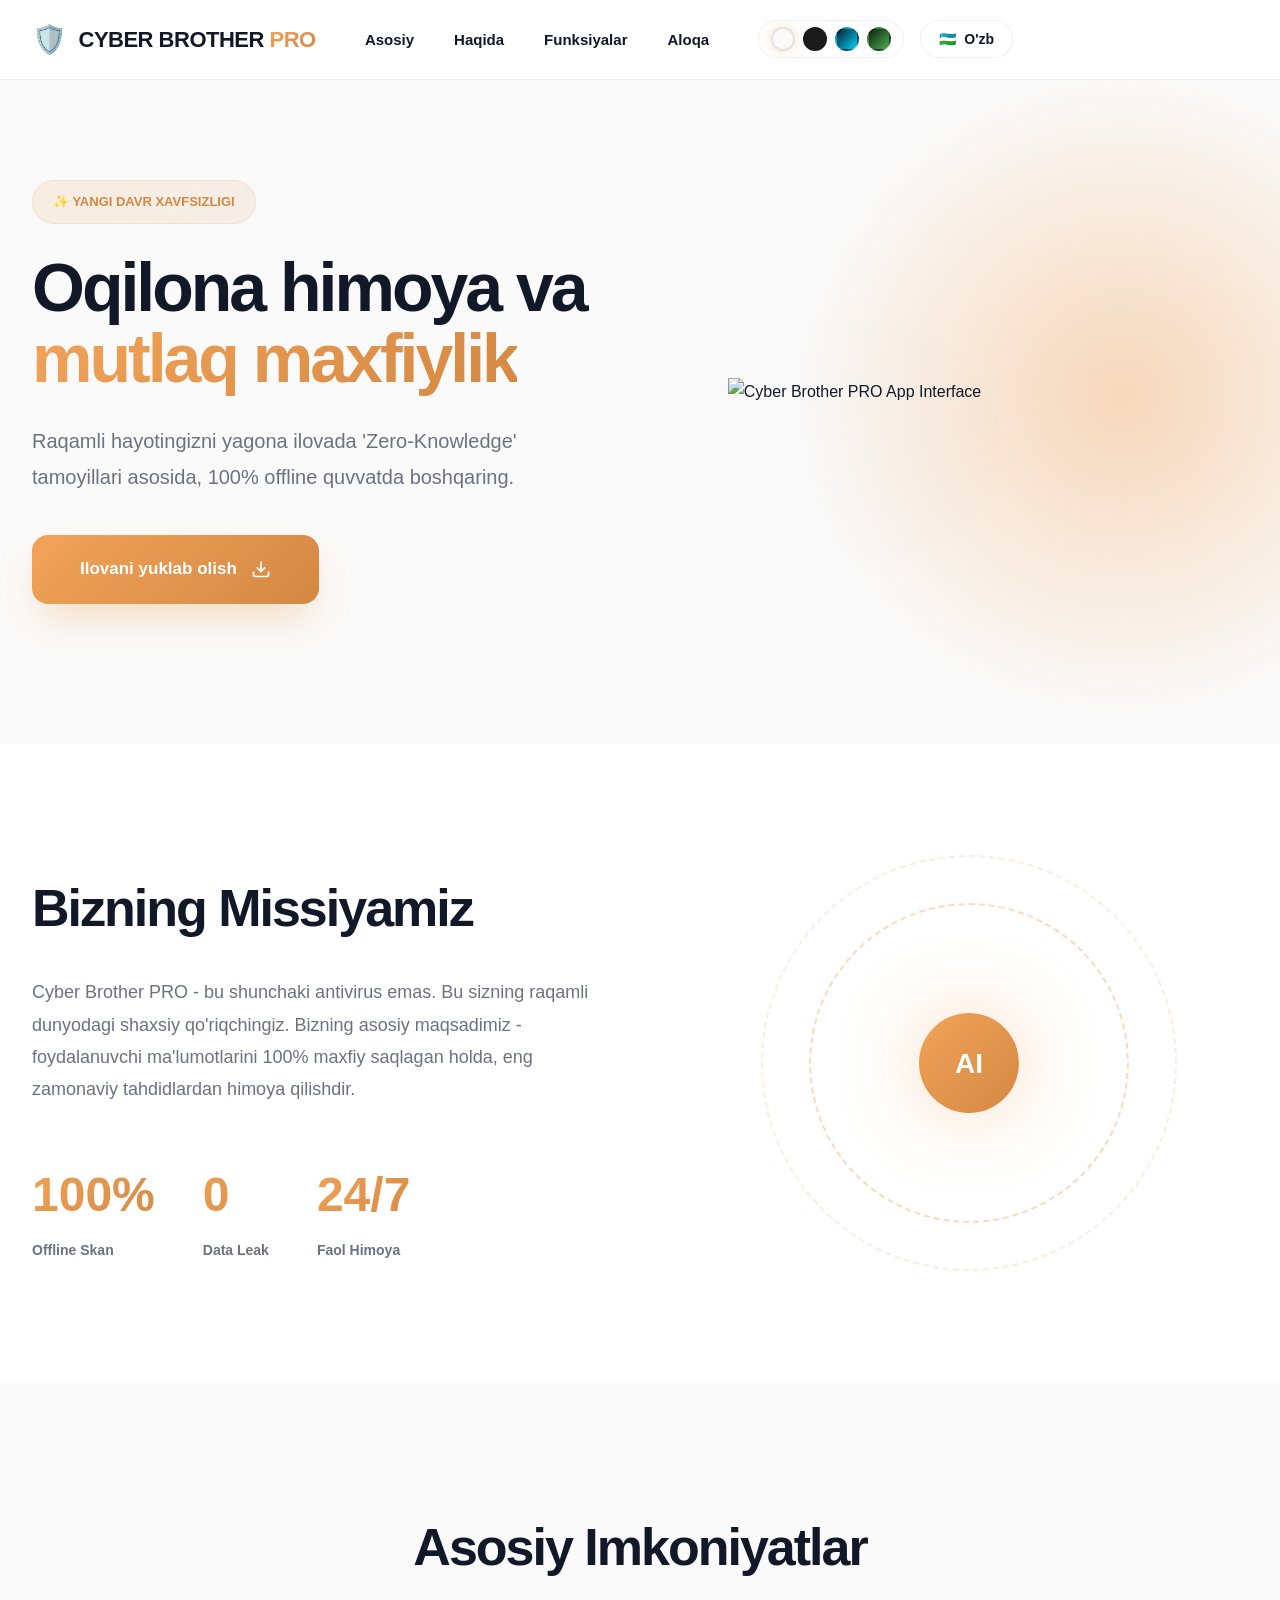
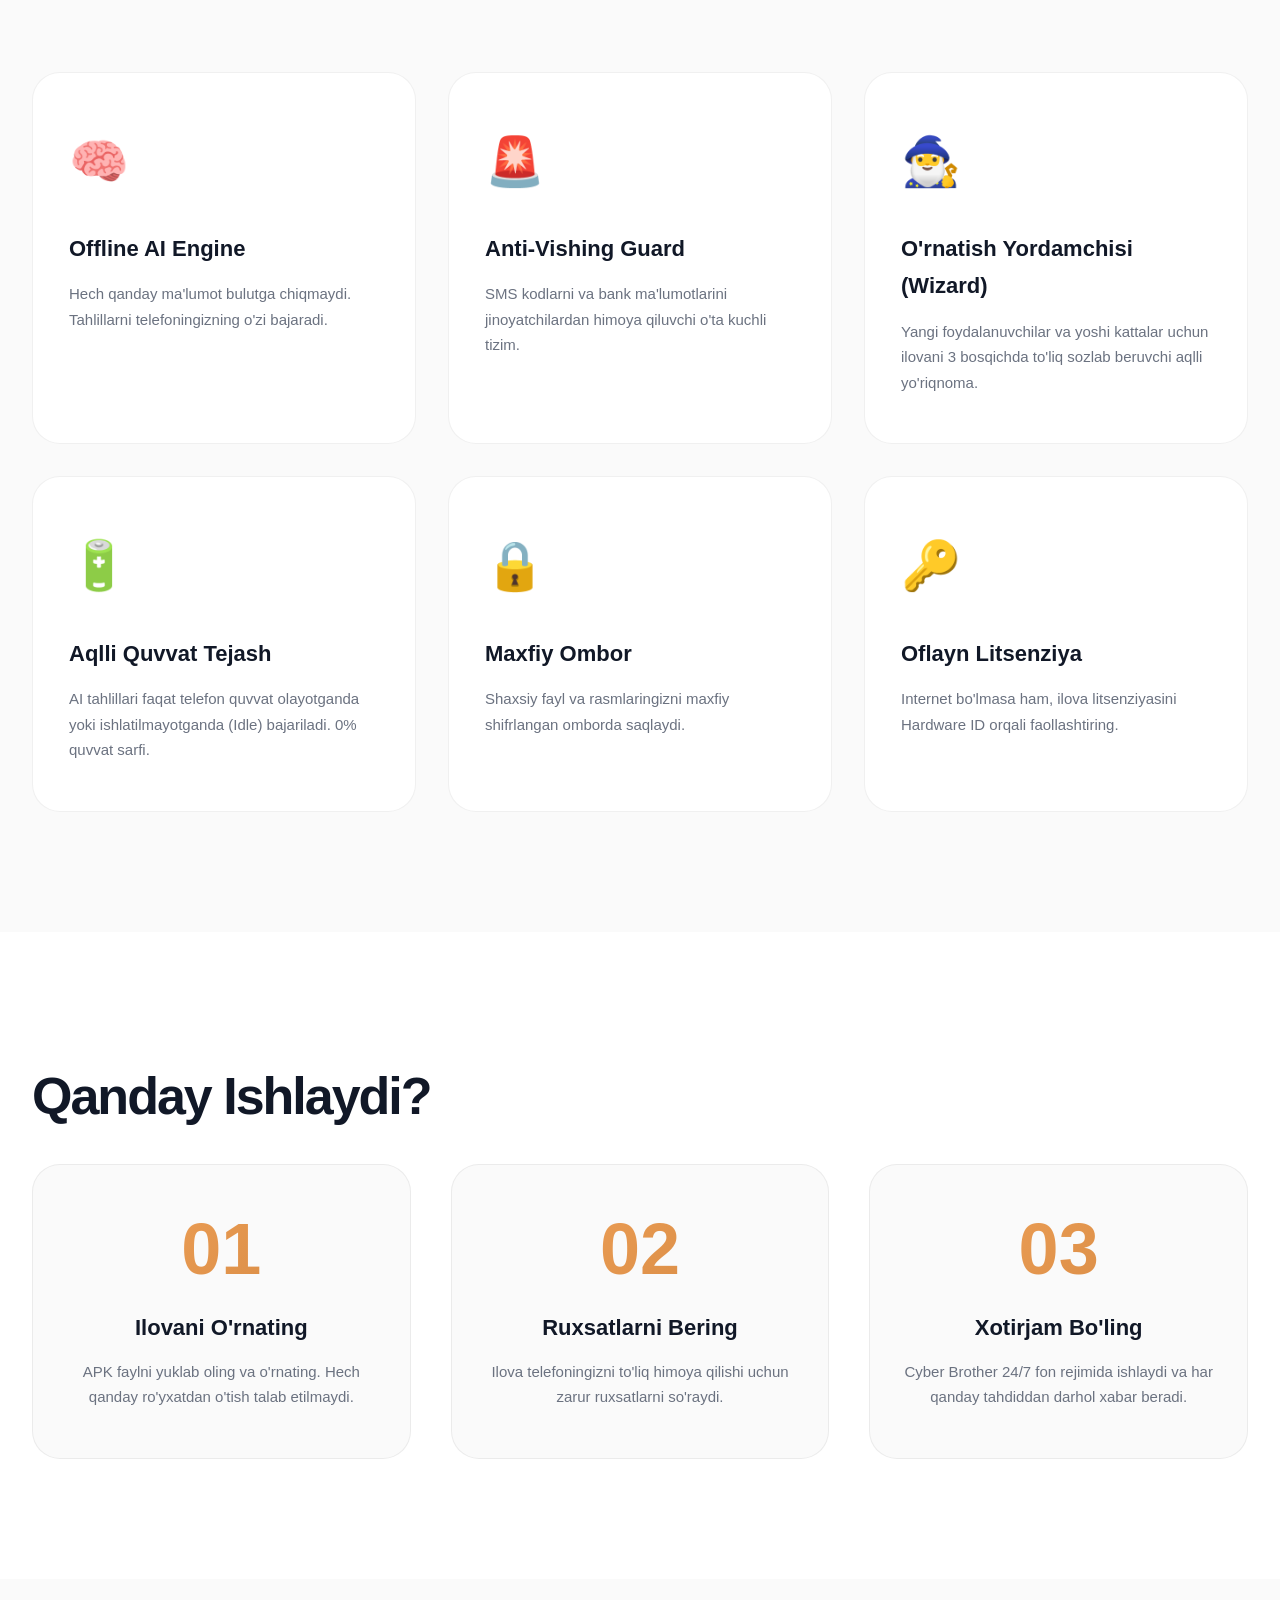
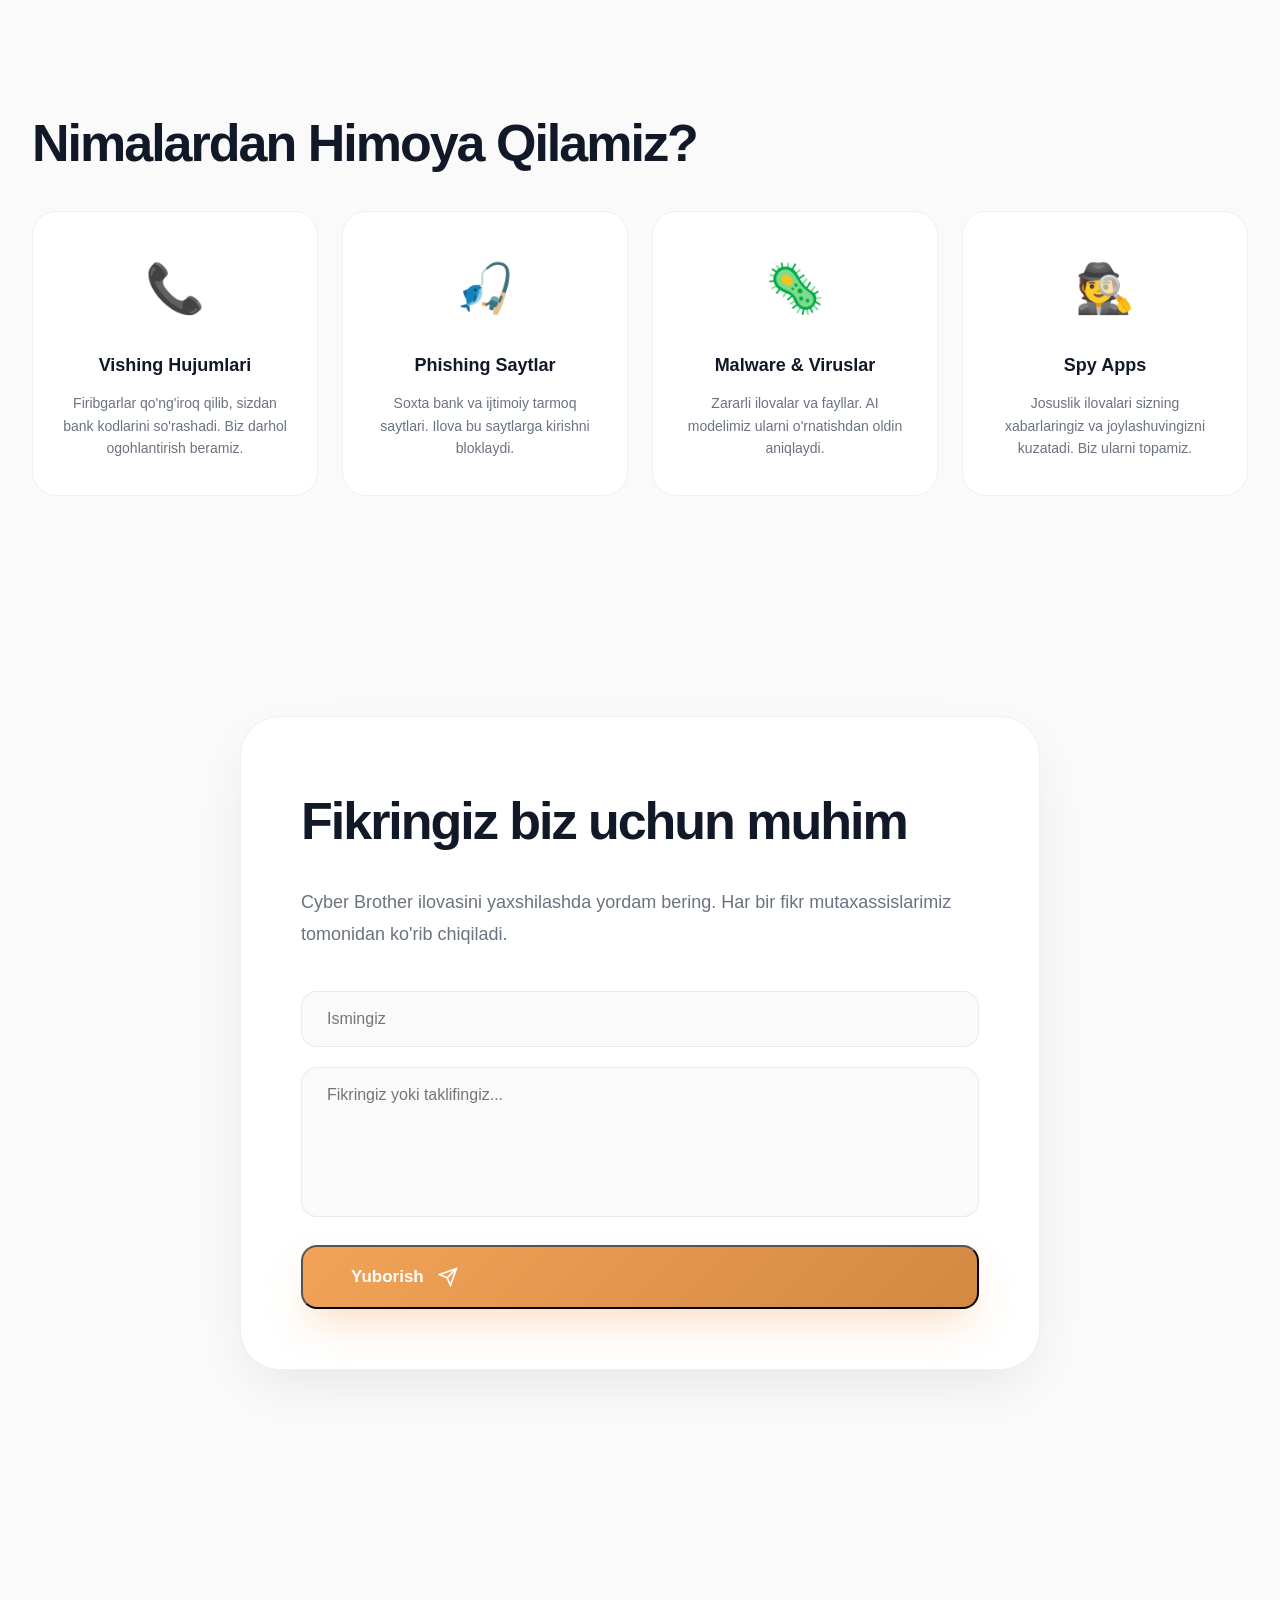
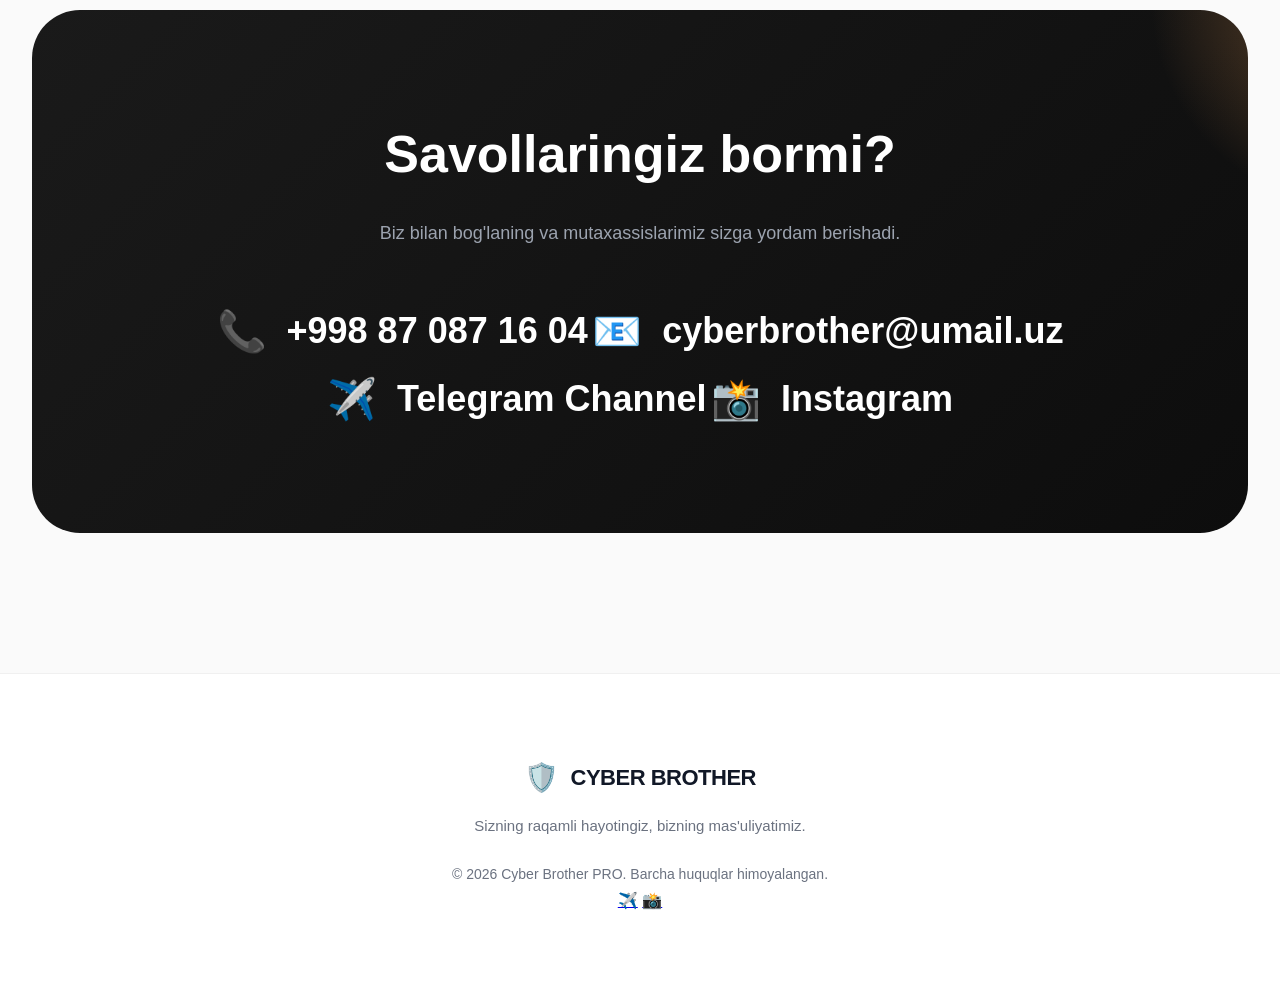
==== commit 3c54fa42: "Update social links and official email in bot and website" ====
--- a/index.html
+++ b/index.html
@@ -332,6 +332,18 @@
                             <span class="icon animate-wobble">📞</span>
                             <span>+998 87 087 16 04</span>
                         </a>
+                        <a href="mailto:cyberbrother@umail.uz" class="phone-link">
+                            <span class="icon animate-pulse">📧</span>
+                            <span>cyberbrother@umail.uz</span>
+                        </a>
+                        <a href="https://t.me/cyberbrotheruz" target="_blank" class="phone-link">
+                            <span class="icon">✈️</span>
+                            <span>Telegram Channel</span>
+                        </a>
+                        <a href="https://www.instagram.com/cyberbrotheruz" target="_blank" class="phone-link">
+                            <span class="icon">📸</span>
+                            <span>Instagram</span>
+                        </a>
                     </div>
                 </div>
             </div>
@@ -350,6 +362,10 @@
                 </div>
                 <div class="footer-links">
                     <p data-i18n="footer_rights">© 2026 Cyber Brother PRO. Barcha huquqlar himoyalangan.</p>
+                    <div class="footer-socials">
+                        <a href="https://t.me/cyberbrotheruz" target="_blank">✈️</a>
+                        <a href="https://www.instagram.com/cyberbrotheruz" target="_blank">📸</a>
+                    </div>
                 </div>
             </div>
         </div>
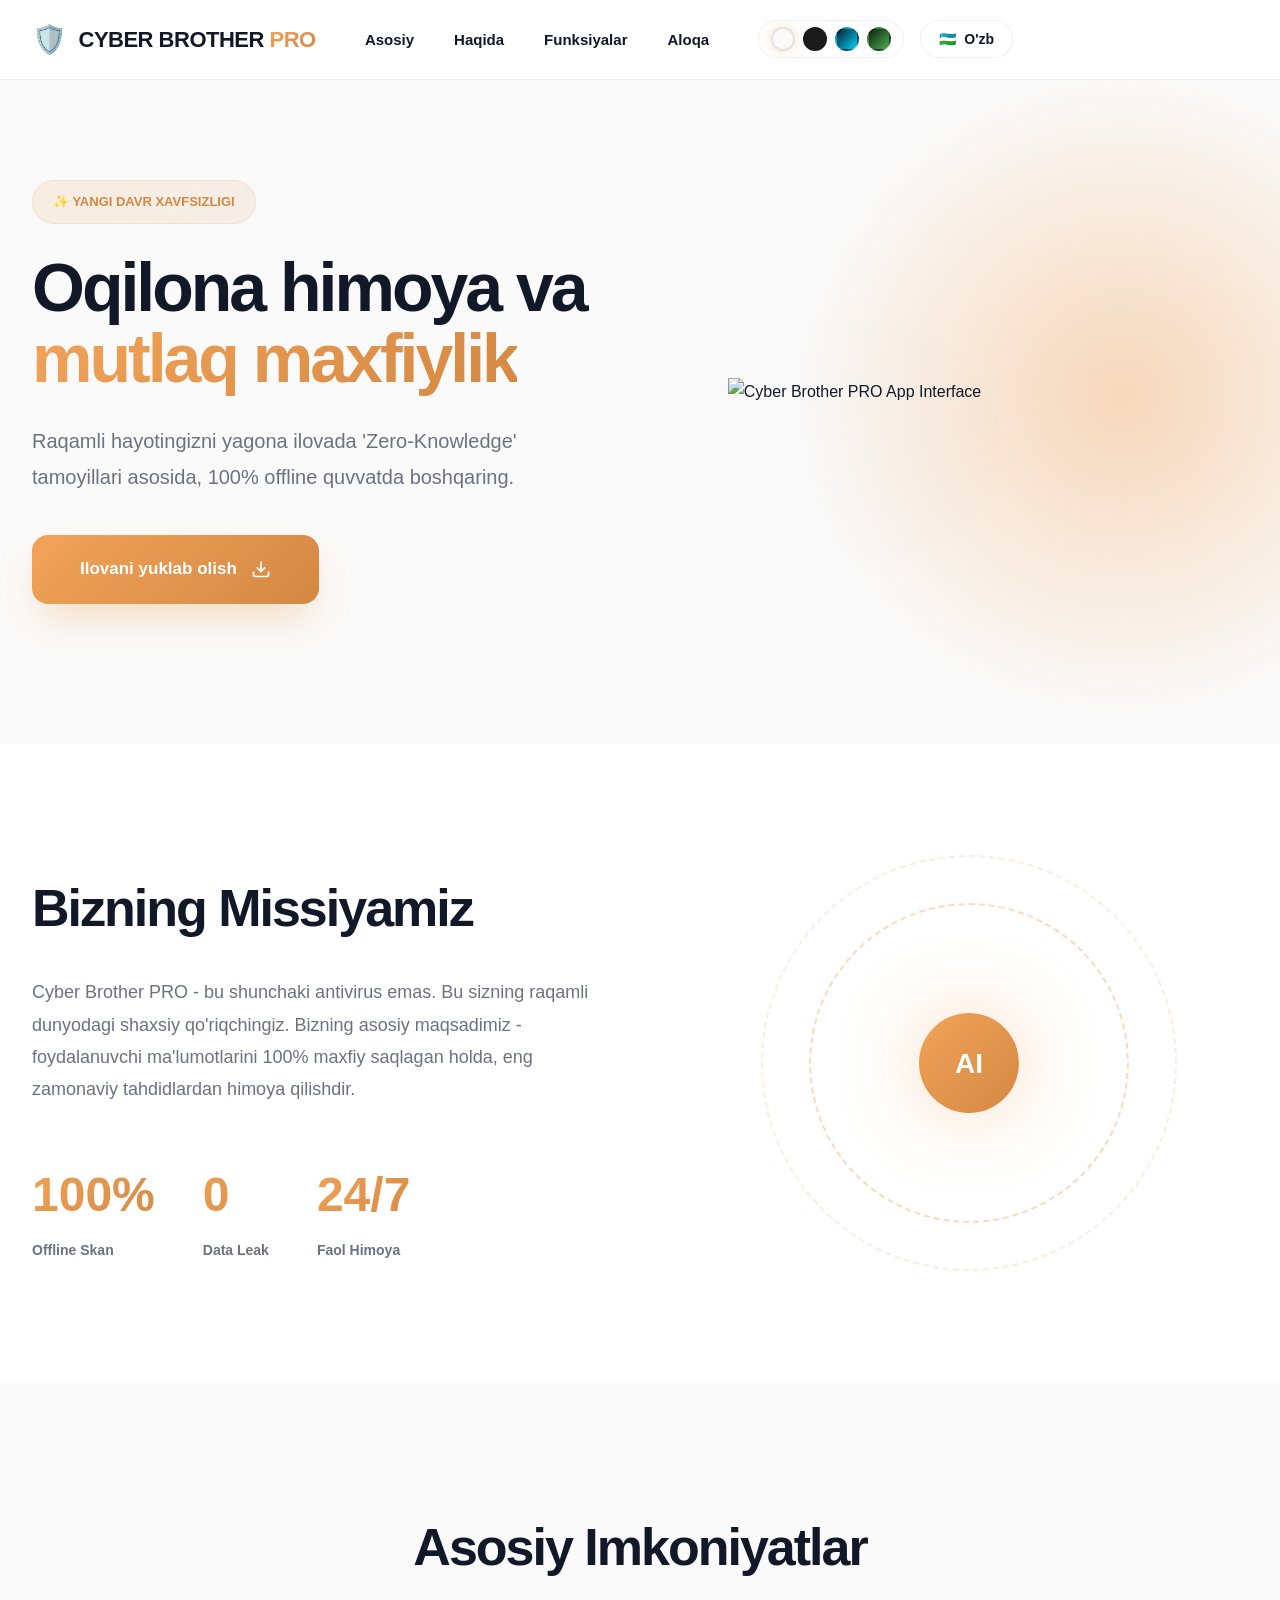
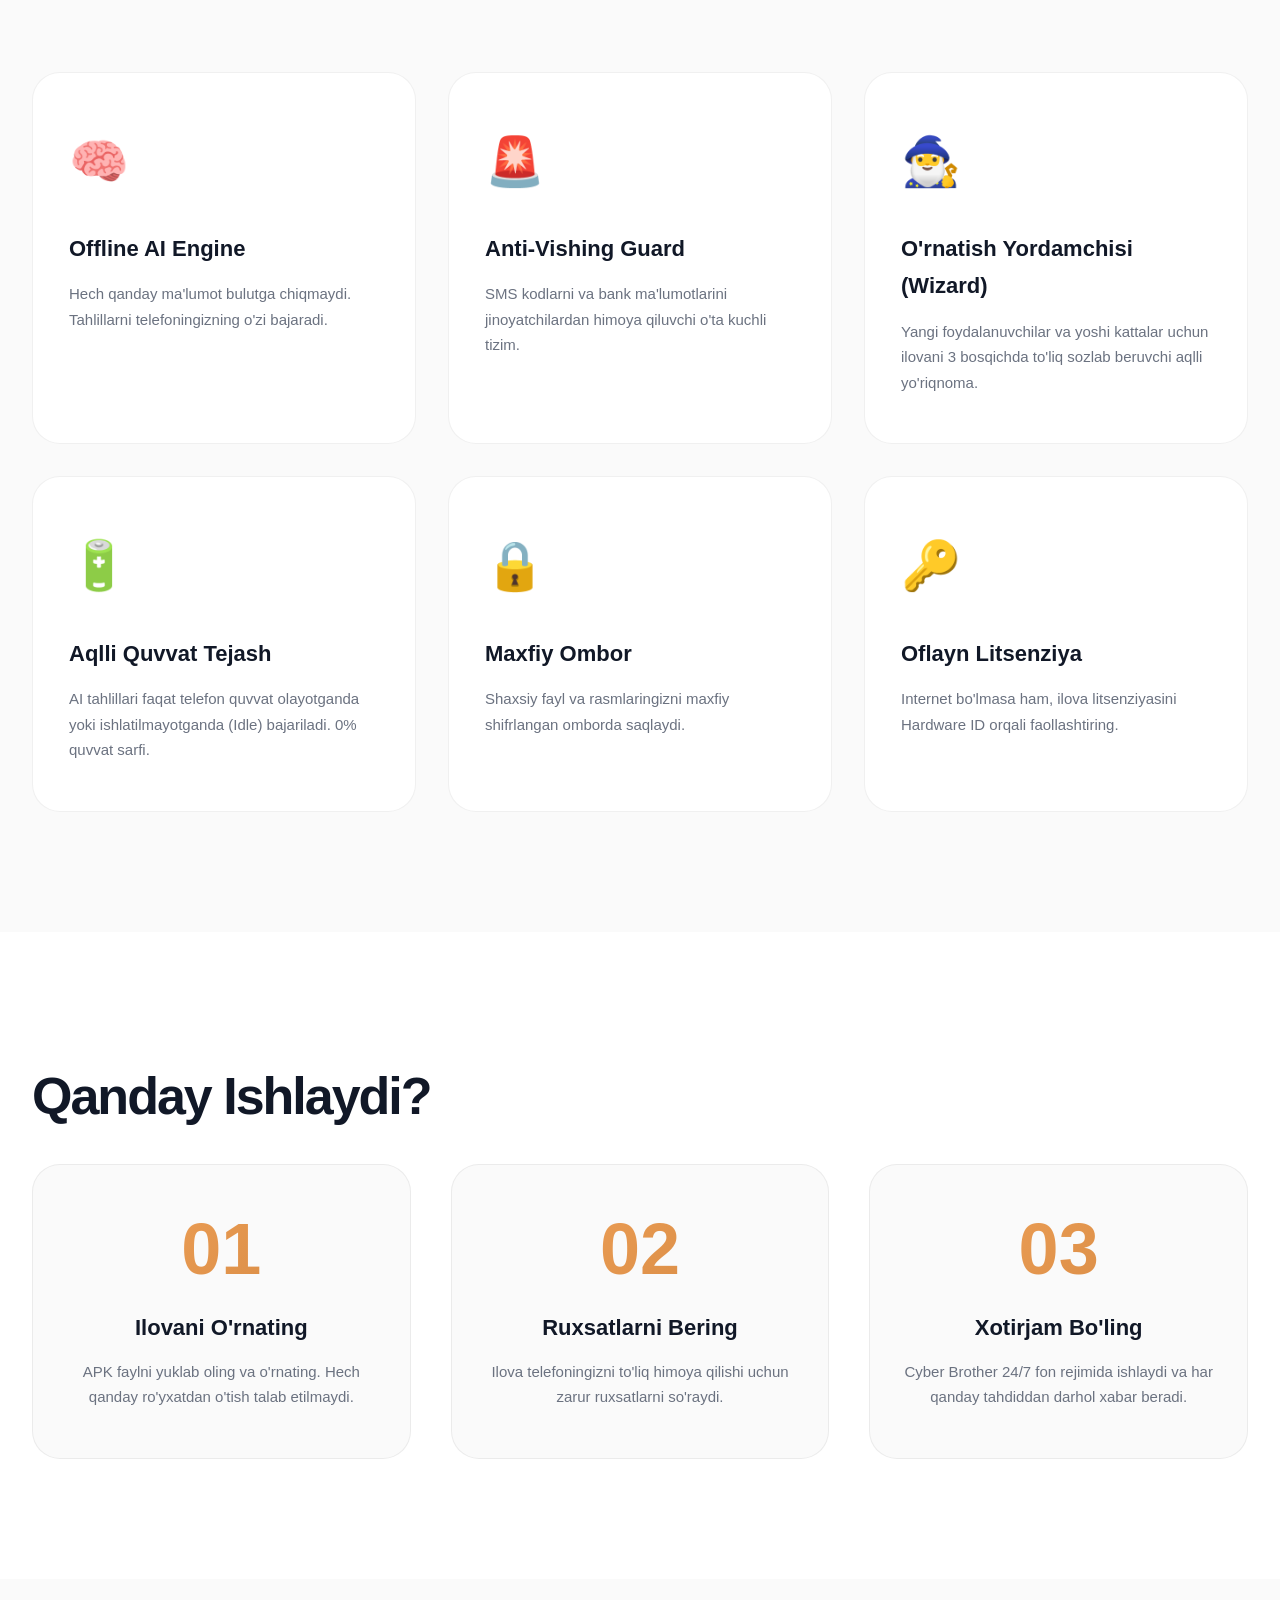
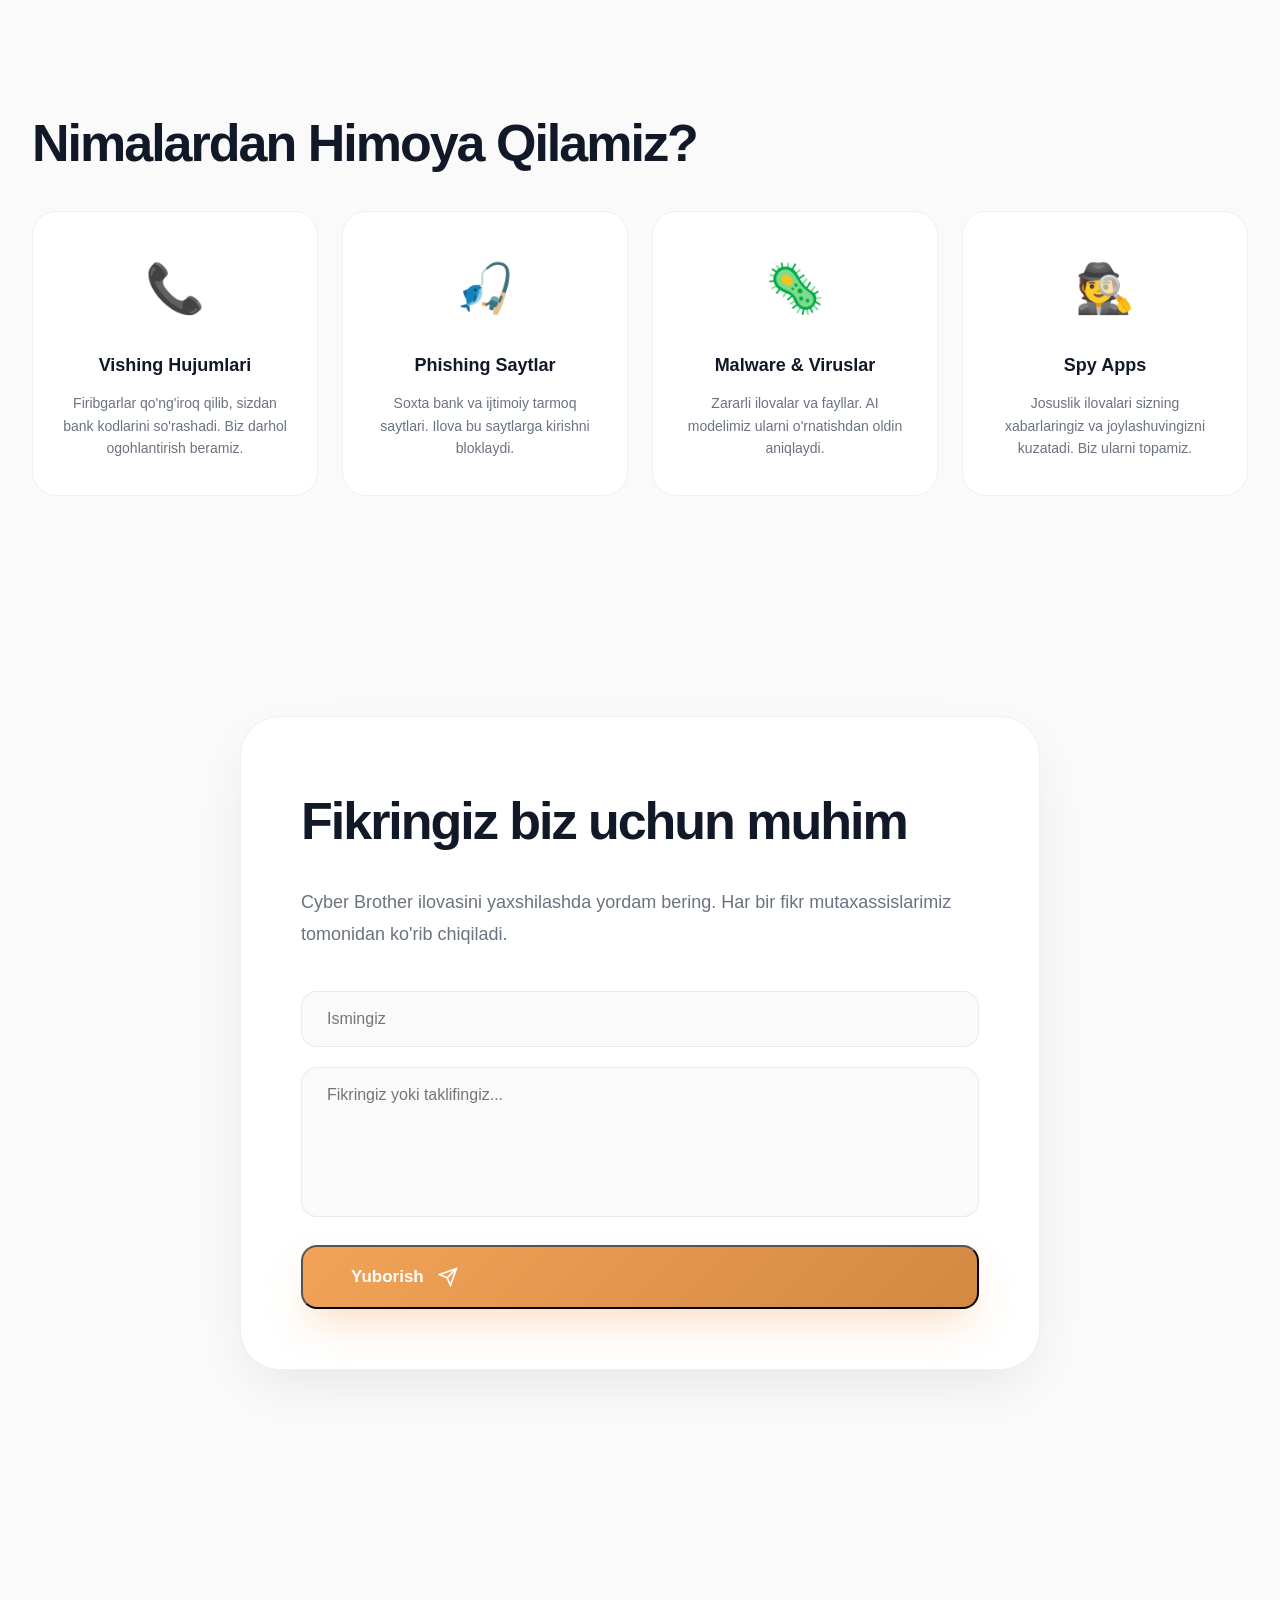
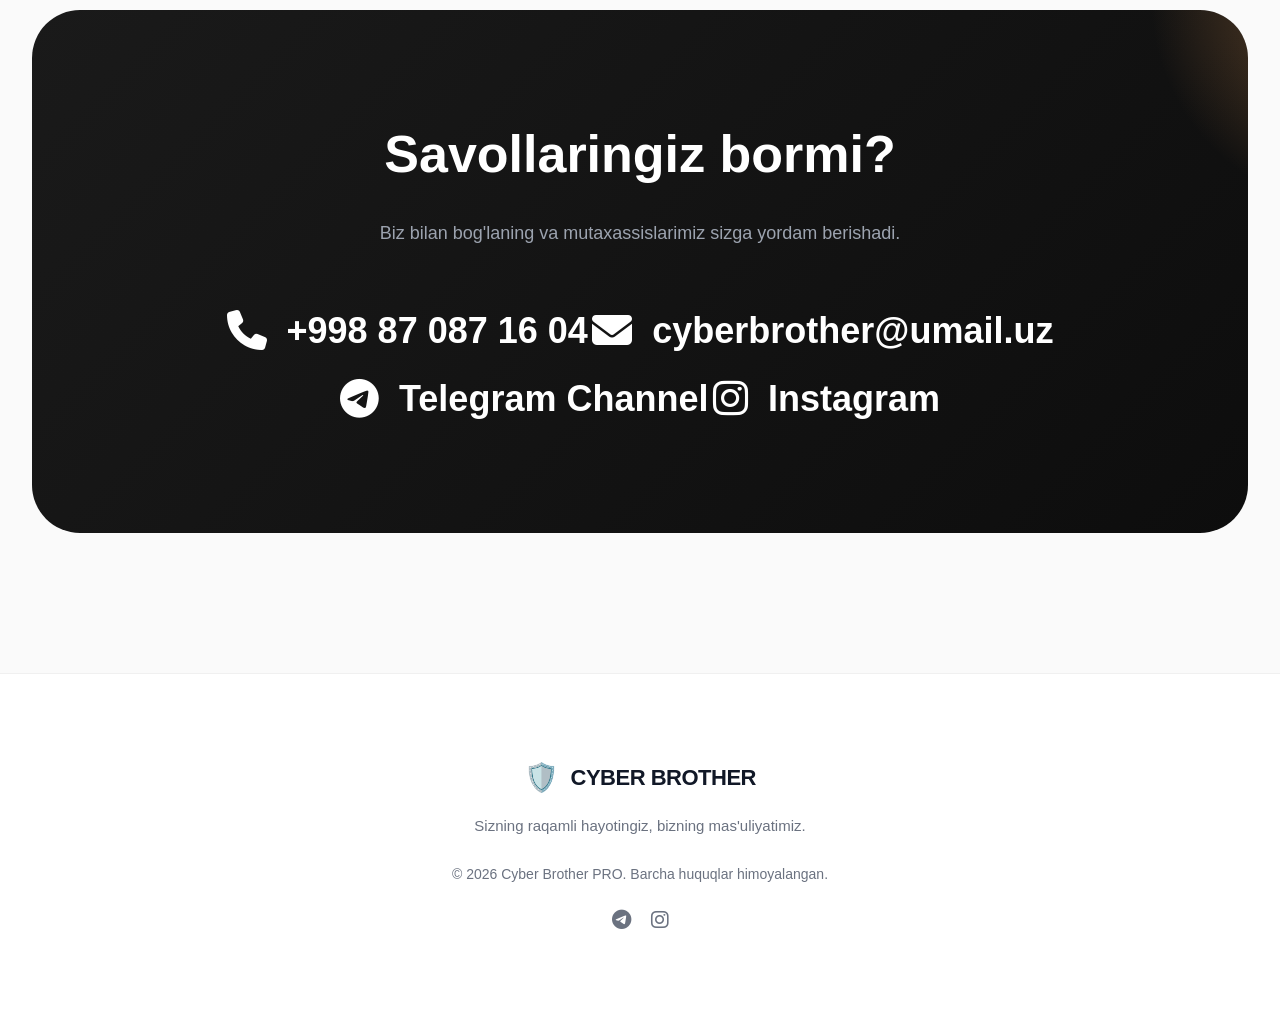
==== commit a01e9fb2: "Replace emoji icons with professional Font Awesome icons" ====
--- a/index.html
+++ b/index.html
@@ -47,6 +47,7 @@
 
     <link rel="stylesheet" href="style.css">
     <link href="https://fonts.googleapis.com/css2?family=Outfit:wght@300;400;600;800&display=swap" rel="stylesheet">
+    <link rel="stylesheet" href="https://cdnjs.cloudflare.com/ajax/libs/font-awesome/6.4.0/css/all.min.css">
     <link rel="icon" href="favicon.ico" type="image/x-icon">
 </head>
 
@@ -329,19 +330,19 @@
                     </p>
                     <div class="contact-info">
                         <a href="tel:+998870871604" class="phone-link">
-                            <span class="icon animate-wobble">📞</span>
+                            <span class="icon animate-wobble"><i class="fas fa-phone"></i></span>
                             <span>+998 87 087 16 04</span>
                         </a>
                         <a href="mailto:cyberbrother@umail.uz" class="phone-link">
-                            <span class="icon animate-pulse">📧</span>
+                            <span class="icon animate-pulse"><i class="fas fa-envelope"></i></span>
                             <span>cyberbrother@umail.uz</span>
                         </a>
                         <a href="https://t.me/cyberbrotheruz" target="_blank" class="phone-link">
-                            <span class="icon">✈️</span>
+                            <span class="icon"><i class="fab fa-telegram"></i></span>
                             <span>Telegram Channel</span>
                         </a>
                         <a href="https://www.instagram.com/cyberbrotheruz" target="_blank" class="phone-link">
-                            <span class="icon">📸</span>
+                            <span class="icon"><i class="fab fa-instagram"></i></span>
                             <span>Instagram</span>
                         </a>
                     </div>
@@ -363,8 +364,9 @@
                 <div class="footer-links">
                     <p data-i18n="footer_rights">© 2026 Cyber Brother PRO. Barcha huquqlar himoyalangan.</p>
                     <div class="footer-socials">
-                        <a href="https://t.me/cyberbrotheruz" target="_blank">✈️</a>
-                        <a href="https://www.instagram.com/cyberbrotheruz" target="_blank">📸</a>
+                        <a href="https://t.me/cyberbrotheruz" target="_blank"><i class="fab fa-telegram"></i></a>
+                        <a href="https://www.instagram.com/cyberbrotheruz" target="_blank"><i
+                                class="fab fa-instagram"></i></a>
                     </div>
                 </div>
             </div>
--- a/style.css
+++ b/style.css
@@ -1111,6 +1111,24 @@
     font-size: 14px;
 }
 
+.footer-socials {
+    margin-top: 16px;
+    display: flex;
+    gap: 20px;
+    justify-content: center;
+}
+
+.footer-socials a {
+    color: var(--text-muted);
+    font-size: 20px;
+    transition: 0.3s;
+}
+
+.footer-socials a:hover {
+    color: var(--primary);
+    transform: translateY(-3px);
+}
+
 /* ===== RESPONSIVE ===== */
 @media (max-width: 1100px) {
 
